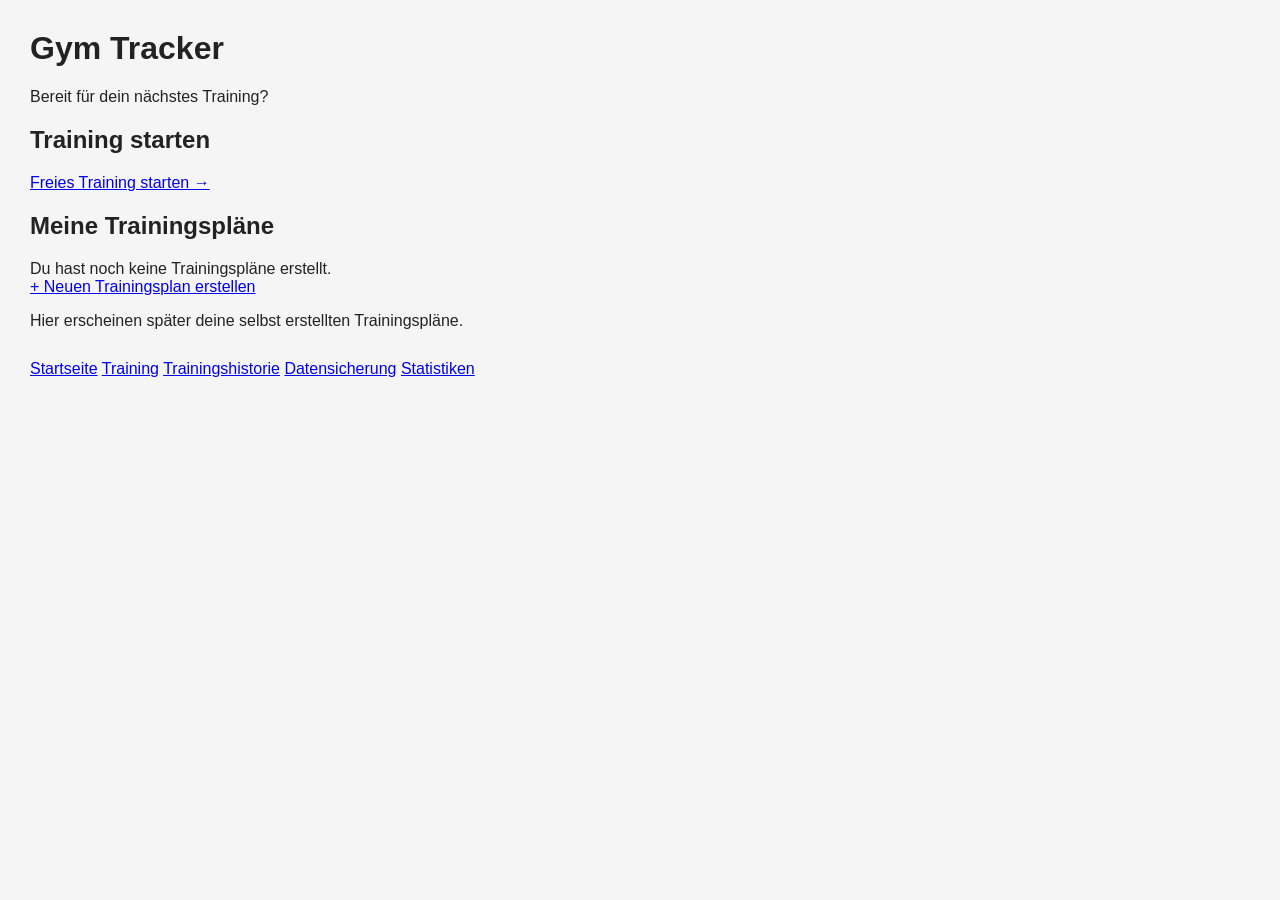
==== index.html @ e6b53d6e "Add files via upload" ====
<!DOCTYPE html>
<html lang="de">
<head>
    <meta charset="UTF-8">
    <meta name="viewport" content="width=device-width, initial-scale=1.0">

    <title>Gym Tracker – Startseite</title>

    <!-- Gemeinsames Design unserer App -->
    <link rel="stylesheet" href="style.css">
    
    <!-- Speicherfunktionen -->
    <script src="storage.js" defer></script>

    <!-- Funktionen unserer Startseite -->
    <script src="home.js" defer></script>

</head>

<body>

    <!-- Kopfbereich -->
    <header>
        <h1>Gym Tracker</h1>
        <p>Bereit für dein nächstes Training?</p>
    </header>

    <main>

        <!-- Freies Training starten -->
        <section>
            <h2>Training starten</h2>

            <!-- Link führt zur Trainingsseite -->
            <a href="training.html">
                Freies Training starten →
            </a>
        </section>

        <!-- Platz für zukünftige Trainingspläne -->
        <section>
            <h2>Meine Trainingspläne</h2>
                        
            <!-- Hier zeigt JavaScript die gespeicherten Pläne an -->
            <div id="saved-plans"></div>

            <!-- Öffnet die Seite zur Erstellung eines Trainingsplans -->
            <a href="plan-create.html">
                + Neuen Trainingsplan erstellen
            </a>


            <p>
                Hier erscheinen später deine selbst
                erstellten Trainingspläne.
            </p>
        </section>

        
        <!-- Navigation zwischen den Seiten -->
        <nav>
            <a href="index.html">Startseite</a>
            <a href="training.html">Training</a>
            <a href="history.html">Trainingshistorie</a>
            <!-- Öffnet die Seite zur Datensicherung -->
            <a href="backup.html">Datensicherung</a>
            <!-- Öffnet die Auswertung deiner Trainingsdaten -->
            <a href="statistics.html">Statistiken</a>

        </nav>


    </main>

</body>
</html>
---- style.css ----
/* ==========================================
   ALLGEMEINES DESIGN
   ========================================== */

body {
    font-family: Arial, sans-serif;
    background-color: #f5f5f5;
    color: #222;
    margin: 30px;
}

/* Hauptbereich der Anwendung */
main {
    max-width: 650px;
}


/* ==========================================
   ÜBUNGEN UND SÄTZE
   ========================================== */

/* Rahmen für einzelne Übungen */
.exercise {
    background-color: white;
    border: 1px solid #ddd;
    border-radius: 8px;
    padding: 20px;
    margin-bottom: 20px;
}

/* Abstand zwischen den Sätzen */
.set {
    margin-bottom: 15px;
}


/* ==========================================
   EINGABEFELDER UND BUTTONS
   ========================================== */

input {
    padding: 8px;
    margin: 5px;
    border: 1px solid #ccc;
    border-radius: 5px;
}

button {
    padding: 10px 15px;
    background-color: #222;
    color: white;
    border: none;
    border-radius: 5px;
    cursor: pointer;
}

/* Button verändert sich beim Darüberfahren */
button:hover {
    background-color: #444;
}


/* ==========================================
   TRAININGSHISTORIE
   ========================================== */

/* Einzelne gespeicherte Trainingseinheit */
.history-workout {
    background-color: white;
    border: 1px solid #ddd;
    border-radius: 8px;
    padding: 15px;
    margin-bottom: 15px;
}

/* Anklickbare Überschrift des Trainings */
.history-workout summary {
    cursor: pointer;
    font-weight: bold;
    padding: 5px;
}

/* Abstand der angezeigten Sätze */
.history-workout p {
    margin: 8px 0;
}

/* Übungsüberschriften */
.history-workout h4 {
    margin-top: 20px;
    margin-bottom: 10px;
}

/* Navigation am Seitenende */
nav {
    margin-top: 30px;
}


/* ==========================================
   LETZTE TRAININGSWERTE
   ========================================== */

.last-workout-info {
    background-color: #f5f5f5;
    border-radius: 6px;
    padding: 12px;
    margin: 15px 0;
}

.last-workout-info h4 {
    margin-top: 0;
}

.last-workout-info p {
    margin: 6px 0;
}


/* ==========================================
   ENTFERNEN-BUTTONS
   ========================================== */

/* Rote Buttons zum Entfernen */
.remove-set,
.remove-exercise {
    background-color: #dc3545;
    font-size: 12px;
    padding: 7px 10px;
    margin: 5px 0 10px;
}

/* Button beim Darüberfahren */
.remove-set:hover,
.remove-exercise:hover {
    background-color: #b02a37;
}


/* ==========================================
   TRAININGSPLAN ERSTELLEN
   ========================================== */

/* Abstand zwischen den Übungen */
.plan-exercise {
    background-color: white;
    border: 1px solid #ddd;
    border-radius: 8px;
    padding: 15px;
    margin-bottom: 12px;
}

/* Entfernen-Button */
.remove-plan-exercise {
    background-color: #dc3545;
}

.remove-plan-exercise:hover {
    background-color: #b02a37;
}


/* ==========================================
   TRAININGSPLÄNE AUF DER STARTSEITE
   ========================================== */

/* Einzelne Trainingsplan-Karte */
.plan-card {
    background-color: white;
    border: 1px solid #ddd;
    border-radius: 8px;
    padding: 15px;
    margin: 12px 0;
}

/* Name des Trainingsplans */
.plan-card h3 {
    margin-top: 0;
}

/* Anzahl der Übungen */
.plan-card p {
    color: #666;
    margin-bottom: 0;
}


/* ==========================================
   ANKLICKBARE TRAININGSPLÄNE
   ========================================== */

.plan-card {
    display: block;
    text-decoration: none;
    color: inherit;
    cursor: pointer;
}

/* Visuelles Feedback beim Darüberfahren */
.plan-card:hover {
    background-color: #f0f0f0;
    border-color: #aaa;
}


/* ==========================================
   AKTIONEN FÜR TRAININGSPLÄNE
   ========================================== */

.plan-action {
    display: inline-block;
    padding: 10px 14px;
    margin: 8px 8px 0 0;
    background-color: #222;
    color: white;
    text-decoration: none;
    border-radius: 5px;
    font-size: 14px;
}

.plan-action:hover {
    background-color: #444;
}


/* ==========================================
   TRAININGSPLAN LÖSCHEN
   ========================================== */

/* Roter Löschen-Button */
.delete-plan {
    background-color: #dc3545;
    margin: 8px 0 0;
}

.delete-plan:hover {
    background-color: #b02a37;
}


/* ==========================================
   BACKUP IMPORTIEREN
   ========================================== */

/* Abstand zum oberen Exportbereich */
#import-section {
    margin-top: 35px;
    padding-top: 20px;
    border-top: 1px solid #ddd;
}

/* Abstand für die Dateiauswahl */
#backup-file {
    display: block;
    margin: 15px 0;
}


/* ==========================================
   TRAININGSHISTORIE - LÖSCHEN
   ========================================== */

/* Löschen-Button in einer Trainingseinheit */
.delete-workout {
    background-color: #dc3545;
    margin-top: 15px;
}

.delete-workout:hover {
    background-color: #b02a37;
}


/* ==========================================
   EINZELNE ÜBUNGEN AUS HISTORIE ENTFERNEN
   ========================================== */

.delete-exercise-history {
    background-color: #dc3545;
    font-size: 12px;
    padding: 7px 10px;
    margin: 5px 0 15px;
}

.delete-exercise-history:hover {
    background-color: #b02a37;
}


/* ==========================================
   GESPEICHERTE SÄTZE BEARBEITEN
   ========================================== */

/* Einzelner Satz in der Trainingshistorie */
.history-set {
    margin: 10px 0;
}

/* Kleiner Bearbeiten-Button */
.edit-set {
    margin-left: 12px;
    padding: 5px 10px;
    font-size: 12px;
}

/* Formular zum Bearbeiten eines Satzes */
.set-edit-form {
    display: flex;
    flex-wrap: wrap;
    gap: 8px;
    margin: 10px 0;
}

/* Eingabefelder für Gewicht und Wiederholungen */
.set-edit-form input {
    width: 90px;
    box-sizing: border-box;
}


/* ==========================================
   TRAININGSSTATISTIKEN
   ========================================== */

/* Abstand zwischen den Bereichen */
#statistics-section {
    margin-top: 30px;
}

/* Reiter nebeneinander anzeigen */
.stat-tabs {
    display: flex;
    flex-wrap: wrap;
    gap: 8px;
    margin: 20px 0;
}

/* Standarddesign der Reiter */
.stat-tab {
    background-color: #e5e5e5;
    color: #222;
}

/* Aktuell ausgewählter Reiter */
.stat-tab.active {
    background-color: #2563eb;
    color: white;
}

/* Bereich für das Diagramm */
#chart-container {
    background-color: white;
    border: 1px solid #ddd;
    border-radius: 8px;
    padding: 15px;
    margin-top: 20px;
}

/* Diagramm an die Bildschirmbreite anpassen */
#chart-container svg {
    display: block;
    width: 100%;
    height: auto;
}

/* Übungsauswahl */
#exercise-select {
    padding: 10px;
    border: 1px solid #ccc;
    border-radius: 5px;
}
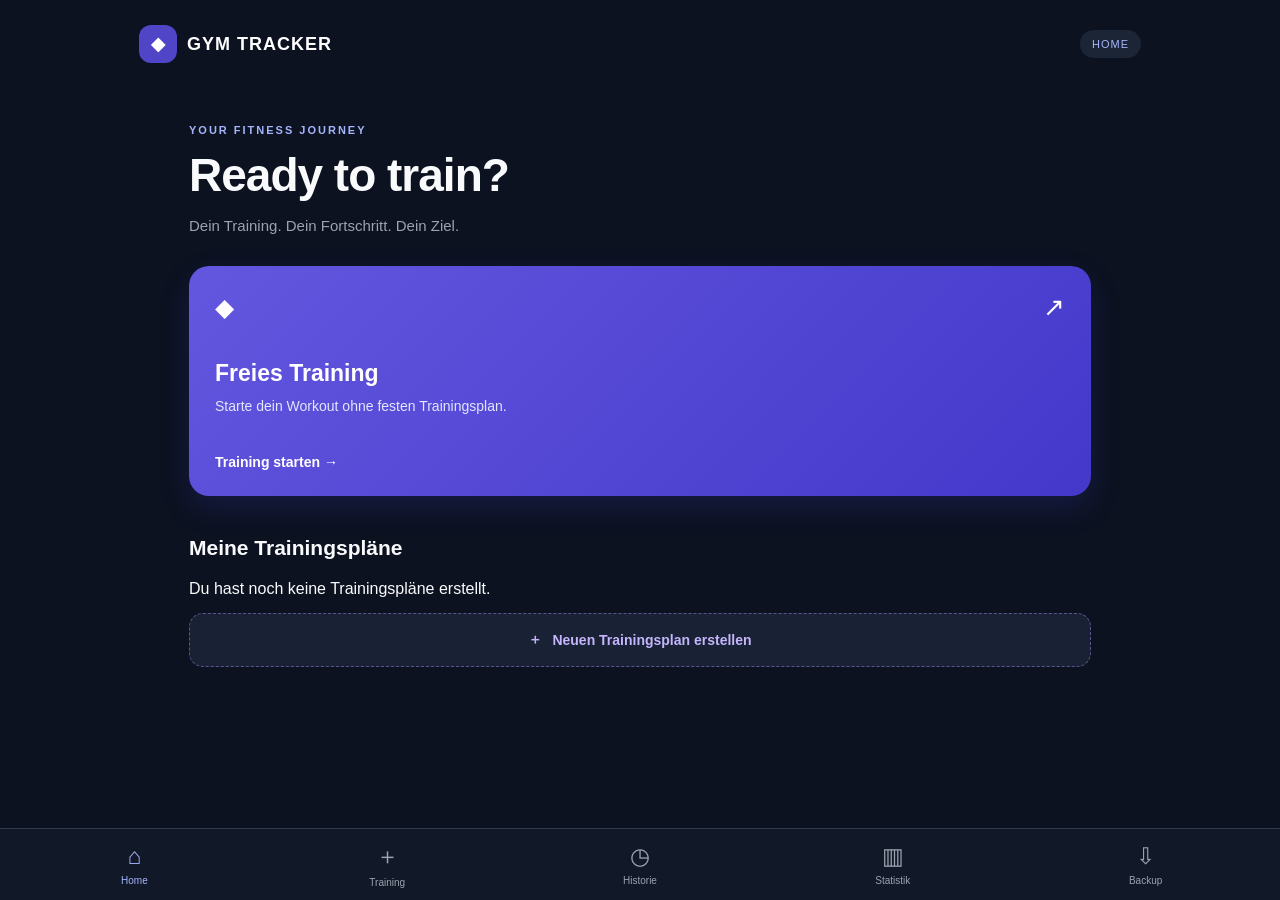
==== commit 4ea2024f: "Add files via upload" ====
--- a/index.html
+++ b/index.html
@@ -1,77 +1,124 @@
 
 <!DOCTYPE html>
 <html lang="de">
+
 <head>
     <meta charset="UTF-8">
-    <meta name="viewport" content="width=device-width, initial-scale=1.0">
+    <meta name="viewport"
+          content="width=device-width, initial-scale=1.0">
 
-    <title>Gym Tracker – Startseite</title>
+    <title>Gym Tracker – Home</title>
 
-    <!-- Gemeinsames Design unserer App -->
+    <!-- Gemeinsames Stylesheet -->
     <link rel="stylesheet" href="style.css">
-    
-    <!-- Speicherfunktionen -->
+
+    <!-- Bestehende JavaScript-Funktionen beibehalten -->
     <script src="storage.js" defer></script>
-
-    <!-- Funktionen unserer Startseite -->
     <script src="home.js" defer></script>
-
 </head>
 
-<body>
+<!-- home-page aktiviert das Design nur auf der Startseite -->
+<body class="home-page">
 
-    <!-- Kopfbereich -->
-    <header>
-        <h1>Gym Tracker</h1>
-        <p>Bereit für dein nächstes Training?</p>
+    <header class="home-header">
+
+        <a href="index.html" class="home-logo">
+            <span class="logo-icon">◆</span>
+            GYM TRACKER
+        </a>
+
+        <span class="home-label">HOME</span>
+
     </header>
 
-    <main>
+    <main class="home-main">
 
-        <!-- Freies Training starten -->
-        <section>
-            <h2>Training starten</h2>
+        <!-- Begrüßung -->
+        <section class="home-welcome">
+            <p class="home-eyebrow">YOUR FITNESS JOURNEY</p>
 
-            <!-- Link führt zur Trainingsseite -->
-            <a href="training.html">
-                Freies Training starten →
-            </a>
-        </section>
-
-        <!-- Platz für zukünftige Trainingspläne -->
-        <section>
-            <h2>Meine Trainingspläne</h2>
-                        
-            <!-- Hier zeigt JavaScript die gespeicherten Pläne an -->
-            <div id="saved-plans"></div>
-
-            <!-- Öffnet die Seite zur Erstellung eines Trainingsplans -->
-            <a href="plan-create.html">
-                + Neuen Trainingsplan erstellen
-            </a>
-
+            <h1>Ready to train?</h1>
 
             <p>
-                Hier erscheinen später deine selbst
-                erstellten Trainingspläne.
+                Dein Training. Dein Fortschritt. Dein Ziel.
             </p>
         </section>
 
-        
-        <!-- Navigation zwischen den Seiten -->
-        <nav>
-            <a href="index.html">Startseite</a>
-            <a href="training.html">Training</a>
-            <a href="history.html">Trainingshistorie</a>
-            <!-- Öffnet die Seite zur Datensicherung -->
-            <a href="backup.html">Datensicherung</a>
-            <!-- Öffnet die Auswertung deiner Trainingsdaten -->
-            <a href="statistics.html">Statistiken</a>
+        <!-- Freies Training starten -->
+        <section class="home-start">
 
-        </nav>
+            <a href="training.html" class="free-workout-card">
 
+                <div class="workout-card-top">
+                    <span class="workout-icon">◆</span>
+                    <span class="workout-arrow">↗</span>
+                </div>
+
+                <div>
+                    <h2>Freies Training</h2>
+                    <p>
+                        Starte dein Workout ohne festen
+                        Trainingsplan.
+                    </p>
+                </div>
+
+                <span class="start-link">
+                    Training starten →
+                </span>
+
+            </a>
+
+        </section>
+
+        <!-- Gespeicherte Trainingspläne -->
+        <section class="home-plans">
+
+            <div class="section-heading">
+                <h2>Meine Trainingspläne</h2>
+            </div>
+
+            <!-- Wichtig: Diese ID benötigt home.js -->
+            <!-- Trainingspläne werden automatisch eingefügt -->
+            <div id="saved-plans"></div>
+
+            <a href="plan-create.html" class="create-plan-link">
+                <span>＋</span>
+                Neuen Trainingsplan erstellen
+            </a>
+
+        </section>
 
     </main>
 
+    <!-- Navigation -->
+    <nav class="home-navigation">
+
+        <a href="index.html" class="active">
+            <span class="nav-icon">⌂</span>
+            <span>Home</span>
+        </a>
+
+        <a href="training.html">
+            <span class="nav-icon">＋</span>
+            <span>Training</span>
+        </a>
+
+        <a href="history.html">
+            <span class="nav-icon">◷</span>
+            <span>Historie</span>
+        </a>
+
+        <a href="statistics.html">
+            <span class="nav-icon">▥</span>
+            <span>Statistik</span>
+        </a>
+
+        <a href="backup.html">
+            <span class="nav-icon">⇩</span>
+            <span>Backup</span>
+        </a>
+
+    </nav>
+
 </body>
 </html>
--- a/style.css
+++ b/style.css
@@ -370,3 +370,356 @@
     border: 1px solid #ccc;
     border-radius: 5px;
 }
+
+
+/* ==========================================
+   NEUES STARTSEITEN-DESIGN
+   ========================================== */
+
+/* Nur die Startseite erhält den Dark Mode */
+body.home-page {
+    margin: 0;
+    min-height: 100vh;
+    background: #0c1220;
+    color: #f9fafb;
+    font-family: Arial, sans-serif;
+}
+
+/* Alle Elemente berücksichtigen ihre Innenabstände */
+.home-page * {
+    box-sizing: border-box;
+}
+
+/* ==========================================
+   HEADER
+   ========================================== */
+
+.home-header {
+    max-width: 1050px;
+    margin: auto;
+    padding: 25px 24px;
+
+    display: flex;
+    justify-content: space-between;
+    align-items: center;
+}
+
+.home-logo {
+    display: flex;
+    align-items: center;
+    gap: 10px;
+
+    color: white;
+    text-decoration: none;
+    font-size: 18px;
+    font-weight: bold;
+    letter-spacing: 1px;
+}
+
+.logo-icon {
+    display: grid;
+    place-items: center;
+
+    width: 38px;
+    height: 38px;
+
+    background: #5044c7;
+    border-radius: 12px;
+    color: white;
+}
+
+.home-label {
+    background: #1c2536;
+    color: #a5b4fc;
+    padding: 8px 12px;
+    border-radius: 20px;
+    font-size: 11px;
+    letter-spacing: 1px;
+}
+
+/* ==========================================
+   HAUPTBEREICH
+   ========================================== */
+
+.home-main {
+    max-width: 950px;
+    margin: 0 auto;
+    padding: 25px 24px 110px;
+}
+
+.home-welcome {
+    margin-bottom: 32px;
+}
+
+.home-eyebrow {
+    font-size: 11px;
+    font-weight: bold;
+    letter-spacing: 2px;
+    color: #a5b4fc;
+}
+
+.home-welcome h1 {
+    font-size: clamp(30px, 6vw, 46px);
+    margin: 12px 0;
+    letter-spacing: -1px;
+}
+
+.home-welcome > p:last-child {
+    color: #9ca3af;
+    font-size: 15px;
+}
+
+/* ==========================================
+   FREIES TRAINING
+   ========================================== */
+
+.free-workout-card {
+    display: flex;
+    flex-direction: column;
+    justify-content: space-between;
+    gap: 25px;
+
+    min-height: 230px;
+    padding: 26px;
+
+    background: linear-gradient(
+        135deg,
+        #6357df,
+        #4338ca
+    );
+
+    color: white;
+    text-decoration: none;
+    border-radius: 20px;
+
+    box-shadow: 0 12px 30px rgba(67, 56, 202, 0.2);
+    transition: transform 0.2s;
+}
+
+.free-workout-card:hover {
+    transform: translateY(-3px);
+}
+
+.workout-card-top {
+    display: flex;
+    justify-content: space-between;
+    align-items: center;
+}
+
+.workout-icon {
+    font-size: 25px;
+}
+
+.workout-arrow {
+    font-size: 26px;
+}
+
+.free-workout-card h2 {
+    margin: 0 0 8px;
+    font-size: 23px;
+}
+
+.free-workout-card p {
+    margin: 0;
+    color: #e0e7ff;
+    font-size: 14px;
+    line-height: 1.6;
+}
+
+.start-link {
+    font-weight: bold;
+    font-size: 14px;
+}
+
+/* ==========================================
+   MEINE TRAININGSPLÄNE
+   ========================================== */
+
+.home-plans {
+    margin-top: 40px;
+}
+
+.section-heading h2 {
+    font-size: 21px;
+    margin-bottom: 20px;
+}
+
+/* Gespeicherte Pläne als Grid darstellen */
+.home-page #saved-plans {
+    display: grid;
+    grid-template-columns: repeat(2, minmax(0, 1fr));
+    gap: 14px;
+}
+
+/* Bestehende, von home.js erstellte Karten */
+.home-page .plan-card {
+    background: #1c2536;
+    border: 1px solid #323c50;
+    border-radius: 16px;
+
+    padding: 20px;
+    margin: 0;
+
+    color: white;
+    cursor: default;
+
+    transition: background 0.2s, border-color 0.2s;
+}
+
+.home-page .plan-card:hover {
+    background: #252f43;
+    border-color: #7065e8;
+}
+
+.home-page .plan-card h3 {
+    font-size: 18px;
+    margin: 0 0 10px;
+}
+
+.home-page .plan-card p {
+    color: #9ca3af;
+    font-size: 13px;
+}
+
+/* Buttons für Plan starten und bearbeiten */
+.home-page .plan-action {
+    display: inline-block;
+    background: #393365;
+    color: #ddd6fe;
+
+    padding: 10px 12px;
+    margin: 12px 6px 0 0;
+
+    border-radius: 8px;
+    font-size: 12px;
+    font-weight: bold;
+}
+
+.home-page .plan-action:hover {
+    background: #5044c7;
+    color: white;
+}
+
+/* Bestehender Löschen-Button */
+.home-page .delete-plan {
+    display: inline-block;
+    background: #492935;
+    color: #fda4af;
+
+    padding: 10px 12px;
+    margin: 10px 0 0;
+
+    border-radius: 8px;
+    font-size: 12px;
+}
+
+.home-page .delete-plan:hover {
+    background: #7f1d1d;
+    color: white;
+}
+
+/* Neuen Trainingsplan erstellen */
+.create-plan-link {
+    display: flex;
+    justify-content: center;
+    align-items: center;
+    gap: 10px;
+
+    padding: 17px;
+    margin-top: 15px;
+
+    color: #c4b5fd;
+    background: #192234;
+    border: 1px dashed #5b5491;
+    border-radius: 14px;
+
+    text-decoration: none;
+    font-weight: bold;
+    font-size: 14px;
+}
+
+.create-plan-link:hover {
+    background: #252e46;
+}
+
+/* ==========================================
+   NAVIGATION
+   ========================================== */
+
+.home-page .home-navigation {
+    position: fixed;
+    bottom: 0;
+    left: 0;
+    right: 0;
+
+    display: flex;
+    justify-content: space-around;
+
+    margin: 0;
+    padding: 12px 8px;
+    padding-bottom: max(12px, env(safe-area-inset-bottom));
+
+    background: #111827;
+    border-top: 1px solid #30394b;
+
+    z-index: 100;
+}
+
+.home-navigation a {
+    display: flex;
+    flex-direction: column;
+    align-items: center;
+    justify-content: center;
+    gap: 5px;
+
+    flex: 1;
+
+    color: #9ca3af;
+    text-decoration: none;
+    font-size: 10px;
+}
+
+.home-navigation a.active {
+    color: #a5b4fc;
+}
+
+.nav-icon {
+    font-size: 23px;
+}
+
+/* ==========================================
+   SMARTPHONE-OPTIMIERUNG
+   ========================================== */
+
+@media (max-width: 600px) {
+
+    .home-header {
+        padding: 18px 18px;
+    }
+
+    .home-main {
+        padding: 18px 18px 110px;
+    }
+
+    .home-welcome {
+        margin-bottom: 25px;
+    }
+
+    .free-workout-card {
+        min-height: 210px;
+        padding: 22px;
+    }
+
+    /* Auf kleinen Displays Karten untereinander */
+    .home-page #saved-plans {
+        grid-template-columns: 1fr;
+    }
+
+    .home-page .plan-card {
+        padding: 18px;
+    }
+
+    .home-navigation a {
+        font-size: 10px;
+    }
+}
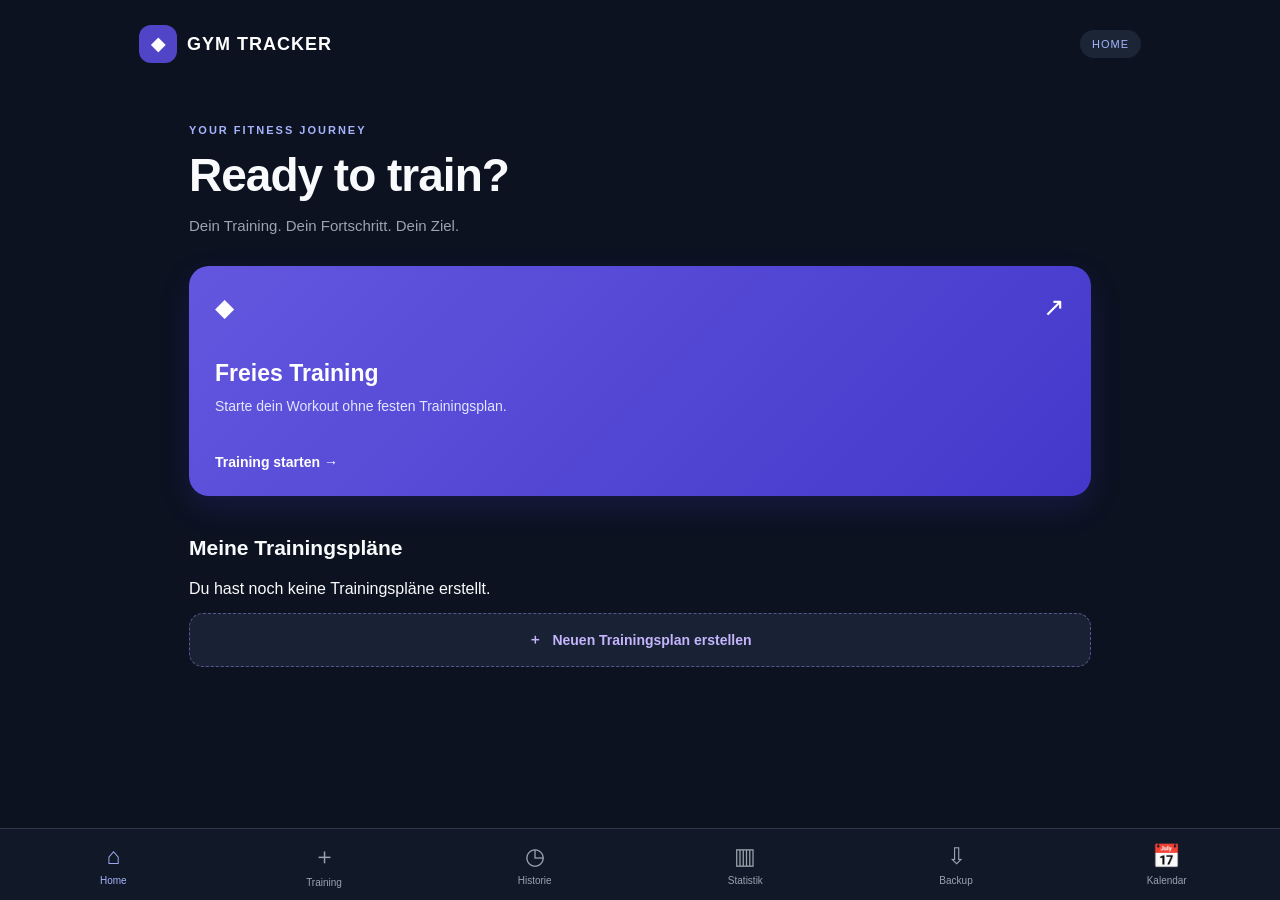
==== commit fb5dc35c: "Gym-Tracker aktualisiert - Kalender und Trainingsfunktion" ====
--- a/index.html
+++ b/index.html
@@ -1,124 +1,128 @@
-
-<!DOCTYPE html>
-<html lang="de">
-
-<head>
-    <meta charset="UTF-8">
-    <meta name="viewport"
-          content="width=device-width, initial-scale=1.0">
-
-    <title>Gym Tracker – Home</title>
-
-    <!-- Gemeinsames Stylesheet -->
-    <link rel="stylesheet" href="style.css">
-
-    <!-- Bestehende JavaScript-Funktionen beibehalten -->
-    <script src="storage.js" defer></script>
-    <script src="home.js" defer></script>
-</head>
-
-<!-- home-page aktiviert das Design nur auf der Startseite -->
-<body class="home-page">
-
-    <header class="home-header">
-
-        <a href="index.html" class="home-logo">
-            <span class="logo-icon">◆</span>
-            GYM TRACKER
-        </a>
-
-        <span class="home-label">HOME</span>
-
-    </header>
-
-    <main class="home-main">
-
-        <!-- Begrüßung -->
-        <section class="home-welcome">
-            <p class="home-eyebrow">YOUR FITNESS JOURNEY</p>
-
-            <h1>Ready to train?</h1>
-
-            <p>
-                Dein Training. Dein Fortschritt. Dein Ziel.
-            </p>
-        </section>
-
-        <!-- Freies Training starten -->
-        <section class="home-start">
-
-            <a href="training.html" class="free-workout-card">
-
-                <div class="workout-card-top">
-                    <span class="workout-icon">◆</span>
-                    <span class="workout-arrow">↗</span>
-                </div>
-
-                <div>
-                    <h2>Freies Training</h2>
-                    <p>
-                        Starte dein Workout ohne festen
-                        Trainingsplan.
-                    </p>
-                </div>
-
-                <span class="start-link">
-                    Training starten →
-                </span>
-
-            </a>
-
-        </section>
-
-        <!-- Gespeicherte Trainingspläne -->
-        <section class="home-plans">
-
-            <div class="section-heading">
-                <h2>Meine Trainingspläne</h2>
-            </div>
-
-            <!-- Wichtig: Diese ID benötigt home.js -->
-            <!-- Trainingspläne werden automatisch eingefügt -->
-            <div id="saved-plans"></div>
-
-            <a href="plan-create.html" class="create-plan-link">
-                <span>＋</span>
-                Neuen Trainingsplan erstellen
-            </a>
-
-        </section>
-
-    </main>
-
-    <!-- Navigation -->
-    <nav class="home-navigation">
-
-        <a href="index.html" class="active">
-            <span class="nav-icon">⌂</span>
-            <span>Home</span>
-        </a>
-
-        <a href="training.html">
-            <span class="nav-icon">＋</span>
-            <span>Training</span>
-        </a>
-
-        <a href="history.html">
-            <span class="nav-icon">◷</span>
-            <span>Historie</span>
-        </a>
-
-        <a href="statistics.html">
-            <span class="nav-icon">▥</span>
-            <span>Statistik</span>
-        </a>
-
-        <a href="backup.html">
-            <span class="nav-icon">⇩</span>
-            <span>Backup</span>
-        </a>
-
-    </nav>
-
-</body>
-</html>
+
+<!DOCTYPE html>
+<html lang="de">
+
+<head>
+    <meta charset="UTF-8">
+    <meta name="viewport"
+          content="width=device-width, initial-scale=1.0">
+
+    <title>Gym Tracker – Home</title>
+
+    <!-- Gemeinsames Stylesheet -->
+    <link rel="stylesheet" href="style.css">
+
+    <!-- Bestehende JavaScript-Funktionen beibehalten -->
+    <script src="storage.js" defer></script>
+    <script src="home.js" defer></script>
+</head>
+
+<!-- home-page aktiviert das Design nur auf der Startseite -->
+<body class="home-page">
+
+    <header class="home-header">
+
+        <a href="index.html" class="home-logo">
+            <span class="logo-icon">◆</span>
+            GYM TRACKER
+        </a>
+
+        <span class="home-label">HOME</span>
+
+    </header>
+
+    <main class="home-main">
+
+        <!-- Begrüßung -->
+        <section class="home-welcome">
+            <p class="home-eyebrow">YOUR FITNESS JOURNEY</p>
+
+            <h1>Ready to train?</h1>
+
+            <p>
+                Dein Training. Dein Fortschritt. Dein Ziel.
+            </p>
+        </section>
+
+        <!-- Freies Training starten -->
+        <section class="home-start">
+
+            <a href="training.html" class="free-workout-card">
+
+                <div class="workout-card-top">
+                    <span class="workout-icon">◆</span>
+                    <span class="workout-arrow">↗</span>
+                </div>
+
+                <div>
+                    <h2>Freies Training</h2>
+                    <p>
+                        Starte dein Workout ohne festen
+                        Trainingsplan.
+                    </p>
+                </div>
+
+                <span class="start-link">
+                    Training starten →
+                </span>
+
+            </a>
+
+        </section>
+
+        <!-- Gespeicherte Trainingspläne -->
+        <section class="home-plans">
+
+            <div class="section-heading">
+                <h2>Meine Trainingspläne</h2>
+            </div>
+
+            <!-- Wichtig: Diese ID benötigt home.js -->
+            <!-- Trainingspläne werden automatisch eingefügt -->
+            <div id="saved-plans"></div>
+
+            <a href="plan-create.html" class="create-plan-link">
+                <span>＋</span>
+                Neuen Trainingsplan erstellen
+            </a>
+
+        </section>
+
+    </main>
+
+    <!-- Navigation -->
+    <nav class="home-navigation">
+
+        <a href="index.html" class="active">
+            <span class="nav-icon">⌂</span>
+            <span>Home</span>
+        </a>
+
+        <a href="training.html">
+            <span class="nav-icon">＋</span>
+            <span>Training</span>
+        </a>
+
+        <a href="history.html">
+            <span class="nav-icon">◷</span>
+            <span>Historie</span>
+        </a>
+
+        <a href="statistics.html">
+            <span class="nav-icon">▥</span>
+            <span>Statistik</span>
+        </a>
+
+        <a href="backup.html">
+            <span class="nav-icon">⇩</span>
+            <span>Backup</span>
+        </a>              
+        <!-- Trainingskalender öffnen -->
+        <a href="calendar.html">
+            <span class="nav-icon">📅</span>
+            <span>Kalendar</span>
+        </a>
+    </nav>
+
+</body>
+</html>
--- a/style.css
+++ b/style.css
@@ -1,725 +1,1535 @@
-
-/* ==========================================
-   ALLGEMEINES DESIGN
-   ========================================== */
-
-body {
-    font-family: Arial, sans-serif;
-    background-color: #f5f5f5;
-    color: #222;
-    margin: 30px;
-}
-
-/* Hauptbereich der Anwendung */
-main {
-    max-width: 650px;
-}
-
-
-/* ==========================================
-   ÜBUNGEN UND SÄTZE
-   ========================================== */
-
-/* Rahmen für einzelne Übungen */
-.exercise {
-    background-color: white;
-    border: 1px solid #ddd;
-    border-radius: 8px;
-    padding: 20px;
-    margin-bottom: 20px;
-}
-
-/* Abstand zwischen den Sätzen */
-.set {
-    margin-bottom: 15px;
-}
-
-
-/* ==========================================
-   EINGABEFELDER UND BUTTONS
-   ========================================== */
-
-input {
-    padding: 8px;
-    margin: 5px;
-    border: 1px solid #ccc;
-    border-radius: 5px;
-}
-
-button {
-    padding: 10px 15px;
-    background-color: #222;
-    color: white;
-    border: none;
-    border-radius: 5px;
-    cursor: pointer;
-}
-
-/* Button verändert sich beim Darüberfahren */
-button:hover {
-    background-color: #444;
-}
-
-
-/* ==========================================
-   TRAININGSHISTORIE
-   ========================================== */
-
-/* Einzelne gespeicherte Trainingseinheit */
-.history-workout {
-    background-color: white;
-    border: 1px solid #ddd;
-    border-radius: 8px;
-    padding: 15px;
-    margin-bottom: 15px;
-}
-
-/* Anklickbare Überschrift des Trainings */
-.history-workout summary {
-    cursor: pointer;
-    font-weight: bold;
-    padding: 5px;
-}
-
-/* Abstand der angezeigten Sätze */
-.history-workout p {
-    margin: 8px 0;
-}
-
-/* Übungsüberschriften */
-.history-workout h4 {
-    margin-top: 20px;
-    margin-bottom: 10px;
-}
-
-/* Navigation am Seitenende */
-nav {
-    margin-top: 30px;
-}
-
-
-/* ==========================================
-   LETZTE TRAININGSWERTE
-   ========================================== */
-
-.last-workout-info {
-    background-color: #f5f5f5;
-    border-radius: 6px;
-    padding: 12px;
-    margin: 15px 0;
-}
-
-.last-workout-info h4 {
-    margin-top: 0;
-}
-
-.last-workout-info p {
-    margin: 6px 0;
-}
-
-
-/* ==========================================
-   ENTFERNEN-BUTTONS
-   ========================================== */
-
-/* Rote Buttons zum Entfernen */
-.remove-set,
-.remove-exercise {
-    background-color: #dc3545;
-    font-size: 12px;
-    padding: 7px 10px;
-    margin: 5px 0 10px;
-}
-
-/* Button beim Darüberfahren */
-.remove-set:hover,
-.remove-exercise:hover {
-    background-color: #b02a37;
-}
-
-
-/* ==========================================
-   TRAININGSPLAN ERSTELLEN
-   ========================================== */
-
-/* Abstand zwischen den Übungen */
-.plan-exercise {
-    background-color: white;
-    border: 1px solid #ddd;
-    border-radius: 8px;
-    padding: 15px;
-    margin-bottom: 12px;
-}
-
-/* Entfernen-Button */
-.remove-plan-exercise {
-    background-color: #dc3545;
-}
-
-.remove-plan-exercise:hover {
-    background-color: #b02a37;
-}
-
-
-/* ==========================================
-   TRAININGSPLÄNE AUF DER STARTSEITE
-   ========================================== */
-
-/* Einzelne Trainingsplan-Karte */
-.plan-card {
-    background-color: white;
-    border: 1px solid #ddd;
-    border-radius: 8px;
-    padding: 15px;
-    margin: 12px 0;
-}
-
-/* Name des Trainingsplans */
-.plan-card h3 {
-    margin-top: 0;
-}
-
-/* Anzahl der Übungen */
-.plan-card p {
-    color: #666;
-    margin-bottom: 0;
-}
-
-
-/* ==========================================
-   ANKLICKBARE TRAININGSPLÄNE
-   ========================================== */
-
-.plan-card {
-    display: block;
-    text-decoration: none;
-    color: inherit;
-    cursor: pointer;
-}
-
-/* Visuelles Feedback beim Darüberfahren */
-.plan-card:hover {
-    background-color: #f0f0f0;
-    border-color: #aaa;
-}
-
-
-/* ==========================================
-   AKTIONEN FÜR TRAININGSPLÄNE
-   ========================================== */
-
-.plan-action {
-    display: inline-block;
-    padding: 10px 14px;
-    margin: 8px 8px 0 0;
-    background-color: #222;
-    color: white;
-    text-decoration: none;
-    border-radius: 5px;
-    font-size: 14px;
-}
-
-.plan-action:hover {
-    background-color: #444;
-}
-
-
-/* ==========================================
-   TRAININGSPLAN LÖSCHEN
-   ========================================== */
-
-/* Roter Löschen-Button */
-.delete-plan {
-    background-color: #dc3545;
-    margin: 8px 0 0;
-}
-
-.delete-plan:hover {
-    background-color: #b02a37;
-}
-
-
-/* ==========================================
-   BACKUP IMPORTIEREN
-   ========================================== */
-
-/* Abstand zum oberen Exportbereich */
-#import-section {
-    margin-top: 35px;
-    padding-top: 20px;
-    border-top: 1px solid #ddd;
-}
-
-/* Abstand für die Dateiauswahl */
-#backup-file {
-    display: block;
-    margin: 15px 0;
-}
-
-
-/* ==========================================
-   TRAININGSHISTORIE - LÖSCHEN
-   ========================================== */
-
-/* Löschen-Button in einer Trainingseinheit */
-.delete-workout {
-    background-color: #dc3545;
-    margin-top: 15px;
-}
-
-.delete-workout:hover {
-    background-color: #b02a37;
-}
-
-
-/* ==========================================
-   EINZELNE ÜBUNGEN AUS HISTORIE ENTFERNEN
-   ========================================== */
-
-.delete-exercise-history {
-    background-color: #dc3545;
-    font-size: 12px;
-    padding: 7px 10px;
-    margin: 5px 0 15px;
-}
-
-.delete-exercise-history:hover {
-    background-color: #b02a37;
-}
-
-
-/* ==========================================
-   GESPEICHERTE SÄTZE BEARBEITEN
-   ========================================== */
-
-/* Einzelner Satz in der Trainingshistorie */
-.history-set {
-    margin: 10px 0;
-}
-
-/* Kleiner Bearbeiten-Button */
-.edit-set {
-    margin-left: 12px;
-    padding: 5px 10px;
-    font-size: 12px;
-}
-
-/* Formular zum Bearbeiten eines Satzes */
-.set-edit-form {
-    display: flex;
-    flex-wrap: wrap;
-    gap: 8px;
-    margin: 10px 0;
-}
-
-/* Eingabefelder für Gewicht und Wiederholungen */
-.set-edit-form input {
-    width: 90px;
-    box-sizing: border-box;
-}
-
-
-/* ==========================================
-   TRAININGSSTATISTIKEN
-   ========================================== */
-
-/* Abstand zwischen den Bereichen */
-#statistics-section {
-    margin-top: 30px;
-}
-
-/* Reiter nebeneinander anzeigen */
-.stat-tabs {
-    display: flex;
-    flex-wrap: wrap;
-    gap: 8px;
-    margin: 20px 0;
-}
-
-/* Standarddesign der Reiter */
-.stat-tab {
-    background-color: #e5e5e5;
-    color: #222;
-}
-
-/* Aktuell ausgewählter Reiter */
-.stat-tab.active {
-    background-color: #2563eb;
-    color: white;
-}
-
-/* Bereich für das Diagramm */
-#chart-container {
-    background-color: white;
-    border: 1px solid #ddd;
-    border-radius: 8px;
-    padding: 15px;
-    margin-top: 20px;
-}
-
-/* Diagramm an die Bildschirmbreite anpassen */
-#chart-container svg {
-    display: block;
-    width: 100%;
-    height: auto;
-}
-
-/* Übungsauswahl */
-#exercise-select {
-    padding: 10px;
-    border: 1px solid #ccc;
-    border-radius: 5px;
-}
-
-
-/* ==========================================
-   NEUES STARTSEITEN-DESIGN
-   ========================================== */
-
-/* Nur die Startseite erhält den Dark Mode */
-body.home-page {
-    margin: 0;
-    min-height: 100vh;
-    background: #0c1220;
-    color: #f9fafb;
-    font-family: Arial, sans-serif;
-}
-
-/* Alle Elemente berücksichtigen ihre Innenabstände */
-.home-page * {
-    box-sizing: border-box;
-}
-
-/* ==========================================
-   HEADER
-   ========================================== */
-
-.home-header {
-    max-width: 1050px;
-    margin: auto;
-    padding: 25px 24px;
-
-    display: flex;
-    justify-content: space-between;
-    align-items: center;
-}
-
-.home-logo {
-    display: flex;
-    align-items: center;
-    gap: 10px;
-
-    color: white;
-    text-decoration: none;
-    font-size: 18px;
-    font-weight: bold;
-    letter-spacing: 1px;
-}
-
-.logo-icon {
-    display: grid;
-    place-items: center;
-
-    width: 38px;
-    height: 38px;
-
-    background: #5044c7;
-    border-radius: 12px;
-    color: white;
-}
-
-.home-label {
-    background: #1c2536;
-    color: #a5b4fc;
-    padding: 8px 12px;
-    border-radius: 20px;
-    font-size: 11px;
-    letter-spacing: 1px;
-}
-
-/* ==========================================
-   HAUPTBEREICH
-   ========================================== */
-
-.home-main {
-    max-width: 950px;
-    margin: 0 auto;
-    padding: 25px 24px 110px;
-}
-
-.home-welcome {
-    margin-bottom: 32px;
-}
-
-.home-eyebrow {
-    font-size: 11px;
-    font-weight: bold;
-    letter-spacing: 2px;
-    color: #a5b4fc;
-}
-
-.home-welcome h1 {
-    font-size: clamp(30px, 6vw, 46px);
-    margin: 12px 0;
-    letter-spacing: -1px;
-}
-
-.home-welcome > p:last-child {
-    color: #9ca3af;
-    font-size: 15px;
-}
-
-/* ==========================================
-   FREIES TRAINING
-   ========================================== */
-
-.free-workout-card {
-    display: flex;
-    flex-direction: column;
-    justify-content: space-between;
-    gap: 25px;
-
-    min-height: 230px;
-    padding: 26px;
-
-    background: linear-gradient(
-        135deg,
-        #6357df,
-        #4338ca
-    );
-
-    color: white;
-    text-decoration: none;
-    border-radius: 20px;
-
-    box-shadow: 0 12px 30px rgba(67, 56, 202, 0.2);
-    transition: transform 0.2s;
-}
-
-.free-workout-card:hover {
-    transform: translateY(-3px);
-}
-
-.workout-card-top {
-    display: flex;
-    justify-content: space-between;
-    align-items: center;
-}
-
-.workout-icon {
-    font-size: 25px;
-}
-
-.workout-arrow {
-    font-size: 26px;
-}
-
-.free-workout-card h2 {
-    margin: 0 0 8px;
-    font-size: 23px;
-}
-
-.free-workout-card p {
-    margin: 0;
-    color: #e0e7ff;
-    font-size: 14px;
-    line-height: 1.6;
-}
-
-.start-link {
-    font-weight: bold;
-    font-size: 14px;
-}
-
-/* ==========================================
-   MEINE TRAININGSPLÄNE
-   ========================================== */
-
-.home-plans {
-    margin-top: 40px;
-}
-
-.section-heading h2 {
-    font-size: 21px;
-    margin-bottom: 20px;
-}
-
-/* Gespeicherte Pläne als Grid darstellen */
-.home-page #saved-plans {
-    display: grid;
-    grid-template-columns: repeat(2, minmax(0, 1fr));
-    gap: 14px;
-}
-
-/* Bestehende, von home.js erstellte Karten */
-.home-page .plan-card {
-    background: #1c2536;
-    border: 1px solid #323c50;
-    border-radius: 16px;
-
-    padding: 20px;
-    margin: 0;
-
-    color: white;
-    cursor: default;
-
-    transition: background 0.2s, border-color 0.2s;
-}
-
-.home-page .plan-card:hover {
-    background: #252f43;
-    border-color: #7065e8;
-}
-
-.home-page .plan-card h3 {
-    font-size: 18px;
-    margin: 0 0 10px;
-}
-
-.home-page .plan-card p {
-    color: #9ca3af;
-    font-size: 13px;
-}
-
-/* Buttons für Plan starten und bearbeiten */
-.home-page .plan-action {
-    display: inline-block;
-    background: #393365;
-    color: #ddd6fe;
-
-    padding: 10px 12px;
-    margin: 12px 6px 0 0;
-
-    border-radius: 8px;
-    font-size: 12px;
-    font-weight: bold;
-}
-
-.home-page .plan-action:hover {
-    background: #5044c7;
-    color: white;
-}
-
-/* Bestehender Löschen-Button */
-.home-page .delete-plan {
-    display: inline-block;
-    background: #492935;
-    color: #fda4af;
-
-    padding: 10px 12px;
-    margin: 10px 0 0;
-
-    border-radius: 8px;
-    font-size: 12px;
-}
-
-.home-page .delete-plan:hover {
-    background: #7f1d1d;
-    color: white;
-}
-
-/* Neuen Trainingsplan erstellen */
-.create-plan-link {
-    display: flex;
-    justify-content: center;
-    align-items: center;
-    gap: 10px;
-
-    padding: 17px;
-    margin-top: 15px;
-
-    color: #c4b5fd;
-    background: #192234;
-    border: 1px dashed #5b5491;
-    border-radius: 14px;
-
-    text-decoration: none;
-    font-weight: bold;
-    font-size: 14px;
-}
-
-.create-plan-link:hover {
-    background: #252e46;
-}
-
-/* ==========================================
-   NAVIGATION
-   ========================================== */
-
-.home-page .home-navigation {
-    position: fixed;
-    bottom: 0;
-    left: 0;
-    right: 0;
-
-    display: flex;
-    justify-content: space-around;
-
-    margin: 0;
-    padding: 12px 8px;
-    padding-bottom: max(12px, env(safe-area-inset-bottom));
-
-    background: #111827;
-    border-top: 1px solid #30394b;
-
-    z-index: 100;
-}
-
-.home-navigation a {
-    display: flex;
-    flex-direction: column;
-    align-items: center;
-    justify-content: center;
-    gap: 5px;
-
-    flex: 1;
-
-    color: #9ca3af;
-    text-decoration: none;
-    font-size: 10px;
-}
-
-.home-navigation a.active {
-    color: #a5b4fc;
-}
-
-.nav-icon {
-    font-size: 23px;
-}
-
-/* ==========================================
-   SMARTPHONE-OPTIMIERUNG
-   ========================================== */
-
-@media (max-width: 600px) {
-
-    .home-header {
-        padding: 18px 18px;
-    }
-
-    .home-main {
-        padding: 18px 18px 110px;
-    }
-
-    .home-welcome {
-        margin-bottom: 25px;
-    }
-
-    .free-workout-card {
-        min-height: 210px;
-        padding: 22px;
-    }
-
-    /* Auf kleinen Displays Karten untereinander */
-    .home-page #saved-plans {
-        grid-template-columns: 1fr;
-    }
-
-    .home-page .plan-card {
-        padding: 18px;
-    }
-
-    .home-navigation a {
-        font-size: 10px;
-    }
-}
+
+/* ==========================================
+   ALLGEMEINES DESIGN
+   ========================================== */
+
+body {
+    font-family: Arial, sans-serif;
+    background-color: #f5f5f5;
+    color: #222;
+    margin: 30px;
+}
+
+/* Hauptbereich der Anwendung */
+main {
+    max-width: 650px;
+}
+
+
+/* ==========================================
+   ÜBUNGEN UND SÄTZE
+   ========================================== */
+
+/* Rahmen für einzelne Übungen */
+.exercise {
+    background-color: white;
+    border: 1px solid #ddd;
+    border-radius: 8px;
+    padding: 20px;
+    margin-bottom: 20px;
+}
+
+/* Abstand zwischen den Sätzen */
+.set {
+    margin-bottom: 15px;
+}
+
+
+/* ==========================================
+   EINGABEFELDER UND BUTTONS
+   ========================================== */
+
+input {
+    padding: 8px;
+    margin: 5px;
+    border: 1px solid #ccc;
+    border-radius: 5px;
+}
+
+button {
+    padding: 10px 15px;
+    background-color: #222;
+    color: white;
+    border: none;
+    border-radius: 5px;
+    cursor: pointer;
+}
+
+/* Button verändert sich beim Darüberfahren */
+button:hover {
+    background-color: #444;
+}
+
+
+/* ==========================================
+   TRAININGSHISTORIE
+   ========================================== */
+
+/* Einzelne gespeicherte Trainingseinheit */
+.history-workout {
+    background-color: white;
+    border: 1px solid #ddd;
+    border-radius: 8px;
+    padding: 15px;
+    margin-bottom: 15px;
+}
+
+/* Anklickbare Überschrift des Trainings */
+.history-workout summary {
+    cursor: pointer;
+    font-weight: bold;
+    padding: 5px;
+}
+
+/* Abstand der angezeigten Sätze */
+.history-workout p {
+    margin: 8px 0;
+}
+
+/* Übungsüberschriften */
+.history-workout h4 {
+    margin-top: 20px;
+    margin-bottom: 10px;
+}
+
+/* Navigation am Seitenende */
+nav {
+    margin-top: 30px;
+}
+
+
+/* ==========================================
+   LETZTE TRAININGSWERTE
+   ========================================== */
+
+.last-workout-info {
+    background-color: #f5f5f5;
+    border-radius: 6px;
+    padding: 12px;
+    margin: 15px 0;
+}
+
+.last-workout-info h4 {
+    margin-top: 0;
+}
+
+.last-workout-info p {
+    margin: 6px 0;
+}
+
+
+/* ==========================================
+   ENTFERNEN-BUTTONS
+   ========================================== */
+
+/* Rote Buttons zum Entfernen */
+.remove-set,
+.remove-exercise {
+    background-color: #dc3545;
+    font-size: 12px;
+    padding: 7px 10px;
+    margin: 5px 0 10px;
+}
+
+/* Button beim Darüberfahren */
+.remove-set:hover,
+.remove-exercise:hover {
+    background-color: #b02a37;
+}
+
+
+/* ==========================================
+   TRAININGSPLAN ERSTELLEN
+   ========================================== */
+
+/* Abstand zwischen den Übungen */
+.plan-exercise {
+    background-color: white;
+    border: 1px solid #ddd;
+    border-radius: 8px;
+    padding: 15px;
+    margin-bottom: 12px;
+}
+
+/* Entfernen-Button */
+.remove-plan-exercise {
+    background-color: #dc3545;
+}
+
+.remove-plan-exercise:hover {
+    background-color: #b02a37;
+}
+
+
+/* ==========================================
+   TRAININGSPLÄNE AUF DER STARTSEITE
+   ========================================== */
+
+/* Einzelne Trainingsplan-Karte */
+.plan-card {
+    background-color: white;
+    border: 1px solid #ddd;
+    border-radius: 8px;
+    padding: 15px;
+    margin: 12px 0;
+}
+
+/* Name des Trainingsplans */
+.plan-card h3 {
+    margin-top: 0;
+}
+
+/* Anzahl der Übungen */
+.plan-card p {
+    color: #666;
+    margin-bottom: 0;
+}
+
+
+/* ==========================================
+   ANKLICKBARE TRAININGSPLÄNE
+   ========================================== */
+
+.plan-card {
+    display: block;
+    text-decoration: none;
+    color: inherit;
+    cursor: pointer;
+}
+
+/* Visuelles Feedback beim Darüberfahren */
+.plan-card:hover {
+    background-color: #f0f0f0;
+    border-color: #aaa;
+}
+
+
+/* ==========================================
+   AKTIONEN FÜR TRAININGSPLÄNE
+   ========================================== */
+
+.plan-action {
+    display: inline-block;
+    padding: 10px 14px;
+    margin: 8px 8px 0 0;
+    background-color: #222;
+    color: white;
+    text-decoration: none;
+    border-radius: 5px;
+    font-size: 14px;
+}
+
+.plan-action:hover {
+    background-color: #444;
+}
+
+
+/* ==========================================
+   TRAININGSPLAN LÖSCHEN
+   ========================================== */
+
+/* Roter Löschen-Button */
+.delete-plan {
+    background-color: #dc3545;
+    margin: 8px 0 0;
+}
+
+.delete-plan:hover {
+    background-color: #b02a37;
+}
+
+
+/* ==========================================
+   BACKUP IMPORTIEREN
+   ========================================== */
+
+/* Abstand zum oberen Exportbereich */
+#import-section {
+    margin-top: 35px;
+    padding-top: 20px;
+    border-top: 1px solid #ddd;
+}
+
+/* Abstand für die Dateiauswahl */
+#backup-file {
+    display: block;
+    margin: 15px 0;
+}
+
+
+/* ==========================================
+   TRAININGSHISTORIE - LÖSCHEN
+   ========================================== */
+
+/* Löschen-Button in einer Trainingseinheit */
+.delete-workout {
+    background-color: #dc3545;
+    margin-top: 15px;
+}
+
+.delete-workout:hover {
+    background-color: #b02a37;
+}
+
+
+/* ==========================================
+   EINZELNE ÜBUNGEN AUS HISTORIE ENTFERNEN
+   ========================================== */
+
+.delete-exercise-history {
+    background-color: #dc3545;
+    font-size: 12px;
+    padding: 7px 10px;
+    margin: 5px 0 15px;
+}
+
+.delete-exercise-history:hover {
+    background-color: #b02a37;
+}
+
+
+/* ==========================================
+   GESPEICHERTE SÄTZE BEARBEITEN
+   ========================================== */
+
+/* Einzelner Satz in der Trainingshistorie */
+.history-set {
+    margin: 10px 0;
+}
+
+/* Kleiner Bearbeiten-Button */
+.edit-set {
+    margin-left: 12px;
+    padding: 5px 10px;
+    font-size: 12px;
+}
+
+/* Formular zum Bearbeiten eines Satzes */
+.set-edit-form {
+    display: flex;
+    flex-wrap: wrap;
+    gap: 8px;
+    margin: 10px 0;
+}
+
+/* Eingabefelder für Gewicht und Wiederholungen */
+.set-edit-form input {
+    width: 90px;
+    box-sizing: border-box;
+}
+
+
+/* ==========================================
+   TRAININGSSTATISTIKEN
+   ========================================== */
+
+/* Abstand zwischen den Bereichen */
+#statistics-section {
+    margin-top: 30px;
+}
+
+/* Reiter nebeneinander anzeigen */
+.stat-tabs {
+    display: flex;
+    flex-wrap: wrap;
+    gap: 8px;
+    margin: 20px 0;
+}
+
+/* Standarddesign der Reiter */
+.stat-tab {
+    background-color: #e5e5e5;
+    color: #222;
+}
+
+/* Aktuell ausgewählter Reiter */
+.stat-tab.active {
+    background-color: #2563eb;
+    color: white;
+}
+
+/* Bereich für das Diagramm */
+#chart-container {
+    background-color: white;
+    border: 1px solid #ddd;
+    border-radius: 8px;
+    padding: 15px;
+    margin-top: 20px;
+}
+
+/* Diagramm an die Bildschirmbreite anpassen */
+#chart-container svg {
+    display: block;
+    width: 100%;
+    height: auto;
+}
+
+/* Übungsauswahl */
+#exercise-select {
+    padding: 10px;
+    border: 1px solid #ccc;
+    border-radius: 5px;
+}
+
+
+/* ==========================================
+   NEUES STARTSEITEN-DESIGN
+   ========================================== */
+
+/* Nur die Startseite erhält den Dark Mode */
+body.home-page {
+    margin: 0;
+    min-height: 100vh;
+    background: #0c1220;
+    color: #f9fafb;
+    font-family: Arial, sans-serif;
+}
+
+/* Alle Elemente berücksichtigen ihre Innenabstände */
+.home-page * {
+    box-sizing: border-box;
+}
+
+/* ==========================================
+   HEADER
+   ========================================== */
+
+.home-header {
+    max-width: 1050px;
+    margin: auto;
+    padding: 25px 24px;
+
+    display: flex;
+    justify-content: space-between;
+    align-items: center;
+}
+
+.home-logo {
+    display: flex;
+    align-items: center;
+    gap: 10px;
+
+    color: white;
+    text-decoration: none;
+    font-size: 18px;
+    font-weight: bold;
+    letter-spacing: 1px;
+}
+
+.logo-icon {
+    display: grid;
+    place-items: center;
+
+    width: 38px;
+    height: 38px;
+
+    background: #5044c7;
+    border-radius: 12px;
+    color: white;
+}
+
+.home-label {
+    background: #1c2536;
+    color: #a5b4fc;
+    padding: 8px 12px;
+    border-radius: 20px;
+    font-size: 11px;
+    letter-spacing: 1px;
+}
+
+/* ==========================================
+   HAUPTBEREICH
+   ========================================== */
+
+.home-main {
+    max-width: 950px;
+    margin: 0 auto;
+    padding: 25px 24px 110px;
+}
+
+.home-welcome {
+    margin-bottom: 32px;
+}
+
+.home-eyebrow {
+    font-size: 11px;
+    font-weight: bold;
+    letter-spacing: 2px;
+    color: #a5b4fc;
+}
+
+.home-welcome h1 {
+    font-size: clamp(30px, 6vw, 46px);
+    margin: 12px 0;
+    letter-spacing: -1px;
+}
+
+.home-welcome > p:last-child {
+    color: #9ca3af;
+    font-size: 15px;
+}
+
+/* ==========================================
+   FREIES TRAINING
+   ========================================== */
+
+.free-workout-card {
+    display: flex;
+    flex-direction: column;
+    justify-content: space-between;
+    gap: 25px;
+
+    min-height: 230px;
+    padding: 26px;
+
+    background: linear-gradient(
+        135deg,
+        #6357df,
+        #4338ca
+    );
+
+    color: white;
+    text-decoration: none;
+    border-radius: 20px;
+
+    box-shadow: 0 12px 30px rgba(67, 56, 202, 0.2);
+    transition: transform 0.2s;
+}
+
+.free-workout-card:hover {
+    transform: translateY(-3px);
+}
+
+.workout-card-top {
+    display: flex;
+    justify-content: space-between;
+    align-items: center;
+}
+
+.workout-icon {
+    font-size: 25px;
+}
+
+.workout-arrow {
+    font-size: 26px;
+}
+
+.free-workout-card h2 {
+    margin: 0 0 8px;
+    font-size: 23px;
+}
+
+.free-workout-card p {
+    margin: 0;
+    color: #e0e7ff;
+    font-size: 14px;
+    line-height: 1.6;
+}
+
+.start-link {
+    font-weight: bold;
+    font-size: 14px;
+}
+
+/* ==========================================
+   MEINE TRAININGSPLÄNE
+   ========================================== */
+
+.home-plans {
+    margin-top: 40px;
+}
+
+.section-heading h2 {
+    font-size: 21px;
+    margin-bottom: 20px;
+}
+
+/* Gespeicherte Pläne als Grid darstellen */
+.home-page #saved-plans {
+    display: grid;
+    grid-template-columns: repeat(2, minmax(0, 1fr));
+    gap: 14px;
+}
+
+/* Bestehende, von home.js erstellte Karten */
+.home-page .plan-card {
+    background: #1c2536;
+    border: 1px solid #323c50;
+    border-radius: 16px;
+
+    padding: 20px;
+    margin: 0;
+
+    color: white;
+    cursor: default;
+
+    transition: background 0.2s, border-color 0.2s;
+}
+
+.home-page .plan-card:hover {
+    background: #252f43;
+    border-color: #7065e8;
+}
+
+.home-page .plan-card h3 {
+    font-size: 18px;
+    margin: 0 0 10px;
+}
+
+.home-page .plan-card p {
+    color: #9ca3af;
+    font-size: 13px;
+}
+
+/* Buttons für Plan starten und bearbeiten */
+.home-page .plan-action {
+    display: inline-block;
+    background: #393365;
+    color: #ddd6fe;
+
+    padding: 10px 12px;
+    margin: 12px 6px 0 0;
+
+    border-radius: 8px;
+    font-size: 12px;
+    font-weight: bold;
+}
+
+.home-page .plan-action:hover {
+    background: #5044c7;
+    color: white;
+}
+
+/* Bestehender Löschen-Button */
+.home-page .delete-plan {
+    display: inline-block;
+    background: #492935;
+    color: #fda4af;
+
+    padding: 10px 12px;
+    margin: 10px 0 0;
+
+    border-radius: 8px;
+    font-size: 12px;
+}
+
+.home-page .delete-plan:hover {
+    background: #7f1d1d;
+    color: white;
+}
+
+/* Neuen Trainingsplan erstellen */
+.create-plan-link {
+    display: flex;
+    justify-content: center;
+    align-items: center;
+    gap: 10px;
+
+    padding: 17px;
+    margin-top: 15px;
+
+    color: #c4b5fd;
+    background: #192234;
+    border: 1px dashed #5b5491;
+    border-radius: 14px;
+
+    text-decoration: none;
+    font-weight: bold;
+    font-size: 14px;
+}
+
+.create-plan-link:hover {
+    background: #252e46;
+}
+
+/* ==========================================
+   NAVIGATION
+   ========================================== */
+
+.home-page .home-navigation {
+    position: fixed;
+    bottom: 0;
+    left: 0;
+    right: 0;
+
+    display: flex;
+    justify-content: space-around;
+
+    margin: 0;
+    padding: 12px 8px;
+    padding-bottom: max(12px, env(safe-area-inset-bottom));
+
+    background: #111827;
+    border-top: 1px solid #30394b;
+
+    z-index: 100;
+}
+
+.home-navigation a {
+    display: flex;
+    flex-direction: column;
+    align-items: center;
+    justify-content: center;
+    gap: 5px;
+
+    flex: 1;
+
+    color: #9ca3af;
+    text-decoration: none;
+    font-size: 10px;
+}
+
+.home-navigation a.active {
+    color: #a5b4fc;
+}
+
+.nav-icon {
+    font-size: 23px;
+}
+
+/* ==========================================
+   SMARTPHONE-OPTIMIERUNG
+   ========================================== */
+
+@media (max-width: 600px) {
+
+    .home-header {
+        padding: 18px 18px;
+    }
+
+    .home-main {
+        padding: 18px 18px 110px;
+    }
+
+    .home-welcome {
+        margin-bottom: 25px;
+    }
+
+    .free-workout-card {
+        min-height: 210px;
+        padding: 22px;
+    }
+
+    /* Auf kleinen Displays Karten untereinander */
+    .home-page #saved-plans {
+        grid-template-columns: 1fr;
+    }
+
+    .home-page .plan-card {
+        padding: 18px;
+    }
+
+    .home-navigation a {
+        font-size: 10px;
+    }
+}
+
+/* ==========================================
+   SCHRITT 17 – TRAININGSSEITE DARK MODE
+   ========================================== */
+
+/* Grunddesign nur für training.html */
+body.training-page {
+    margin: 0;
+    min-height: 100vh;
+    background: #0c1220;
+    color: #f9fafb;
+    font-family: Arial, sans-serif;
+}
+
+/* Verhindert unerwartete Überbreiten */
+.training-page * {
+    box-sizing: border-box;
+}
+
+/* ==========================================
+   KOPFBEREICH
+   ========================================== */
+
+.training-header {
+    max-width: 900px;
+    margin: auto;
+    padding: 22px 20px;
+
+    display: flex;
+    justify-content: space-between;
+    align-items: center;
+
+    border-bottom: 1px solid #293244;
+}
+
+.training-back {
+    color: #a5b4fc;
+    text-decoration: none;
+    font-size: 14px;
+    font-weight: bold;
+}
+
+.training-header-title {
+    font-size: 13px;
+    font-weight: bold;
+    letter-spacing: 1px;
+    color: #e5e7eb;
+}
+
+/* ==========================================
+   HAUPTBEREICH
+   ========================================== */
+
+.training-main {
+    width: 100%;
+    max-width: 750px;
+    margin: 0 auto;
+    padding: 24px 18px 55px;
+}
+
+.training-intro {
+    margin-bottom: 30px;
+}
+
+.training-eyebrow {
+    color: #a5b4fc;
+    font-size: 11px;
+    letter-spacing: 2px;
+    font-weight: bold;
+}
+
+.training-intro h1 {
+    margin: 12px 0;
+    font-size: clamp(28px, 6vw, 42px);
+}
+
+.training-intro > p:last-child {
+    color: #9ca3af;
+    font-size: 14px;
+    line-height: 1.6;
+}
+
+/* ==========================================
+   ÜBUNGSKARTEN
+   ========================================== */
+
+.training-page .exercise {
+    background: #1c2536;
+    border: 1px solid #323c50;
+    border-radius: 18px;
+
+    padding: 20px;
+    margin-bottom: 20px;
+}
+
+.training-page .exercise h3 {
+    margin-top: 0;
+    color: #ffffff;
+}
+
+/* Allgemeine Eingabefelder im Training */
+.training-page input {
+    max-width: 100%;
+    background: #101827;
+    color: #ffffff;
+
+    border: 1px solid #465168;
+    border-radius: 10px;
+
+    padding: 12px;
+    margin: 6px 0;
+
+    font-size: 16px;
+}
+
+/* Hervorhebung beim Bearbeiten */
+.training-page input:focus {
+    outline: 2px solid #818cf8;
+    border-color: #818cf8;
+}
+
+/* ==========================================
+   EINZELNE SÄTZE
+   ========================================== */
+
+.training-page .set {
+    background: #141e2e;
+    border: 1px solid #303b50;
+    border-radius: 12px;
+
+    padding: 14px;
+    margin-bottom: 12px;
+}
+
+/* Überschriften und Beschriftungen */
+.training-page label {
+    color: #e5e7eb;
+    font-size: 13px;
+}
+
+/* Gewicht und Wiederholungen */
+.training-page .set input {
+    width: 110px;
+    max-width: 100%;
+}
+
+/* ==========================================
+   LETZTE TRAININGSWERTE
+   ========================================== */
+
+.training-page .last-workout-info {
+    background: #111827;
+    color: #cbd5e1;
+
+    border: 1px solid #374151;
+    border-radius: 10px;
+
+    padding: 12px;
+    margin: 15px 0;
+}
+
+/* ==========================================
+   BUTTONS
+   ========================================== */
+
+/* Alle Buttons auf der Trainingsseite */
+.training-page button {
+    border: none;
+    border-radius: 10px;
+
+    padding: 12px 16px;
+    font-size: 14px;
+    font-weight: bold;
+
+    cursor: pointer;
+}
+
+/* Übung hinzufügen */
+.training-page #add-exercise {
+    display: block;
+    width: 100%;
+    margin-top: 12px;
+
+    padding: 17px;
+
+    background: #1e293b;
+    color: #c4b5fd;
+    border: 1px dashed #6366f1;
+}
+
+.training-page #add-exercise:hover {
+    background: #303659;
+}
+
+/* Training speichern */
+.training-page #save-workout {
+    display: block;
+    width: 100%;
+
+    padding: 18px;
+    margin-top: 25px;
+
+    background: linear-gradient(
+        135deg,
+        #6357df,
+        #4338ca
+    );
+
+    color: white;
+    font-size: 16px;
+}
+
+.training-page #save-workout:hover {
+    background: #3730a3;
+}
+
+/* Löschen-Buttons bleiben rot */
+.training-page .remove-set,
+.training-page .remove-exercise {
+    background: #7f1d1d;
+    color: #fecaca;
+
+    font-size: 12px;
+    padding: 10px 12px;
+}
+
+.training-page .remove-set:hover,
+.training-page .remove-exercise:hover {
+    background: #991b1b;
+}
+
+/* ==========================================
+   STATUSMELDUNGEN
+   ========================================== */
+
+.training-page #save-status {
+    font-weight: bold;
+    margin-top: 18px;
+}
+
+.training-page #draft-status {
+    color: #86efac;
+    font-size: 13px;
+    margin-top: 12px;
+}
+
+.training-page #saved-count {
+    color: #94a3b8;
+    font-size: 12px;
+}
+
+/* ==========================================
+   SMARTPHONE-OPTIMIERUNG
+   ========================================== */
+
+@media (max-width: 600px) {
+
+    .training-header {
+        padding: 18px 16px;
+    }
+
+    .training-main {
+        padding: 20px 14px 45px;
+    }
+
+    .training-page .exercise {
+        padding: 16px;
+    }
+
+    .training-page .set {
+        padding: 12px;
+    }
+
+    /* Eingabefelder bleiben gut bedienbar */
+    .training-page .set input {
+        width: 100%;
+        max-width: 100%;
+    }
+
+    /* Buttons zur besseren Bedienbarkeit */
+    .training-page .exercise button {
+        min-height: 42px;
+    }
+
+    .training-page #save-workout {
+        min-height: 55px;
+    }
+}
+
+/* ==========================================
+   SCHRITT 17.2 – MOBILE SATZ-EINGABE
+   ========================================== */
+
+/* Satznummer und Entfernen-Button */
+.training-page .set-header {
+    display: flex;
+    justify-content: space-between;
+    align-items: center;
+    gap: 12px;
+    margin-bottom: 14px;
+}
+
+/* Satznummer hervorheben */
+.training-page .set-header h4 {
+    margin: 0;
+    font-size: 15px;
+    color: #f9fafb;
+}
+
+/* Entfernen-Button kompakt halten */
+.training-page .set-header .remove-set {
+    margin: 0;
+    padding: 9px 12px;
+    font-size: 12px;
+}
+
+/* Gewicht und Wiederholungen nebeneinander */
+.training-page .set-inputs {
+    display: grid;
+    grid-template-columns: repeat(2, minmax(0, 1fr));
+    gap: 12px;
+}
+
+/* Einzelner Eingabebereich */
+.training-page .set-field {
+    min-width: 0;
+    display: flex;
+    flex-direction: column;
+    gap: 6px;
+}
+
+/* Beschriftung */
+.training-page .set-field label {
+    font-size: 12px;
+    color: #9ca3af;
+}
+
+/* Eingabefelder nutzen ihre ganze Spaltenbreite */
+.training-page .set-field input {
+    width: 100%;
+    min-width: 0;
+    margin: 0;
+    font-size: 18px;
+    text-align: center;
+}
+
+/* Satz hinzufügen */
+.training-page .add-set {
+    width: 100%;
+    margin-top: 8px;
+    padding: 14px;
+    background: #393365;
+    color: #ddd6fe;
+}
+
+.training-page .add-set:hover {
+    background: #5044c7;
+}
+
+/* Besonders kleine Smartphone-Displays */
+@media (max-width: 360px) {
+
+    .training-page .set-inputs {
+        gap: 8px;
+    }
+
+    .training-page .set-field input {
+        padding: 10px 6px;
+        font-size: 16px;
+    }
+}
+
+
+/* ==========================================
+   SCHRITT 18.1 – TEILNEHMERAUSWAHL
+   ========================================== */
+
+.training-page .training-participants {
+    background: #1c2536;
+    border: 1px solid #323c50;
+    border-radius: 18px;
+    padding: 20px;
+    margin-bottom: 25px;
+}
+
+.training-page .training-participants h2 {
+    margin-top: 0;
+    font-size: 20px;
+}
+
+.training-page .training-participants p {
+    color: #9ca3af;
+    font-size: 14px;
+}
+
+/* Auswahlmöglichkeiten untereinander */
+.training-page .training-mode {
+    display: flex;
+    flex-direction: column;
+    gap: 12px;
+    margin-top: 18px;
+}
+
+.training-page .training-mode label {
+    display: flex;
+    align-items: center;
+    gap: 12px;
+
+    background: #141e2e;
+    border: 1px solid #374151;
+    border-radius: 12px;
+    padding: 14px;
+
+    cursor: pointer;
+}
+
+/* Radio-Buttons */
+.training-page .training-mode input {
+    width: 18px;
+    height: 18px;
+    margin: 0;
+    accent-color: #818cf8;
+}
+
+/* ==========================================
+   SCHRITT 18.2 – FREUNDESNAMEN
+   ========================================== */
+
+/* Versteckte Bereiche wirklich ausblenden */
+.training-page [hidden] {
+    display: none !important;
+}
+
+/* Eingabebereich für Freunde */
+.training-page #friends-section {
+    margin-top: 20px;
+    padding-top: 18px;
+    border-top: 1px solid #374151;
+}
+
+/* Auswahl der Freundesanzahl */
+.training-page #friend-count {
+    display: block;
+    width: 100%;
+    margin: 10px 0 20px;
+    padding: 13px;
+
+    background: #101827;
+    color: white;
+    border: 1px solid #465168;
+    border-radius: 10px;
+    font-size: 16px;
+}
+
+/* Abstand zwischen den Namensfeldern */
+.training-page .friend-field {
+    display: flex;
+    flex-direction: column;
+    gap: 6px;
+    margin-bottom: 14px;
+}
+
+/* Namensfelder */
+.training-page .friend-field input {
+    width: 100%;
+    margin: 0;
+}
+
+/* ==========================================
+   SCHRITT 18.3 – PERSONENAUSWAHL
+   ========================================== */
+
+.training-page .active-person-section {
+    margin: 25px 0 20px;
+}
+
+.training-page .active-person-section h2 {
+    font-size: 18px;
+    margin-bottom: 14px;
+}
+
+/* Teilnehmer nebeneinander darstellen */
+.training-page #person-tabs {
+    display: flex;
+    gap: 10px;
+    overflow-x: auto;
+    padding-bottom: 8px;
+}
+
+/* Einzelner Teilnehmer */
+.training-page .person-tab {
+    flex-shrink: 0;
+    background: #1c2536;
+    color: #9ca3af;
+    border: 1px solid #374151;
+    border-radius: 12px;
+    padding: 12px 20px;
+}
+
+/* Aktuell ausgewählte Person */
+.training-page .person-tab.active {
+    background: #5044c7;
+    color: white;
+    border-color: #818cf8;
+}
+
+/* ==========================================
+   MEHRPERSONEN-TRAINING IN DER HISTORIE
+   ========================================== */
+
+.history-person {
+    background: #f1f5f9;
+    border: 1px solid #cbd5e1;
+    border-radius: 10px;
+    padding: 15px;
+    margin-top: 15px;
+}
+
+.history-person h3 {
+    margin-top: 0;
+    color: #4338ca;
+}
+
+.history-person .history-exercise {
+    padding: 10px 0;
+    border-bottom: 1px solid #cbd5e1;
+}
+
+.history-person .history-exercise:last-child {
+    border-bottom: none;
+}
+
+/* ==========================================
+   STATISTIK – PERSONENAUSWAHL
+   ========================================== */
+
+#statistics-person-section {
+    margin: 25px 0;
+}
+
+#statistics-person-section h2 {
+    margin-bottom: 12px;
+}
+
+#statistics-person {
+    display: block;
+    width: 100%;
+    max-width: 350px;
+
+    margin-top: 10px;
+    padding: 12px;
+
+    background: white;
+    color: #222;
+
+    border: 1px solid #ccc;
+    border-radius: 8px;
+
+    font-size: 16px;
+}
+
+/* ==========================================
+   SCHRITT 18.7.1 – TEILNEHMER BESTÄTIGEN
+   ========================================== */
+
+.training-page #confirm-participants {
+    display: block;
+    width: 100%;
+    margin-top: 20px;
+    padding: 14px;
+
+    background: #5044c7;
+    color: white;
+}
+
+.training-page #confirm-participants:disabled {
+    background: #24513f;
+    color: #bbf7d0;
+    cursor: default;
+}
+
+/* Gesperrte Eingabefelder */
+.training-page .training-participants input:disabled,
+.training-page .training-participants select:disabled {
+    opacity: 0.65;
+    cursor: not-allowed;
+}
+
+.training-page #participants-status {
+    color: #86efac;
+    font-size: 13px;
+    margin-top: 12px;
+}
+
+/* Abgeschlossenes Training */
+.training-page #save-workout:disabled {
+    background: #24513f;
+    color: #bbf7d0;
+    cursor: default;
+    opacity: 0.85;
+}
+
+/* ==========================================
+   TRAININGSKALENDER
+   ========================================== */
+
+.calendar-page {
+    max-width: 900px;
+    margin: 0 auto;
+    padding: 24px;
+}
+
+.calendar-container {
+    margin-top: 30px;
+}
+
+#calendar-days {
+    display: grid;
+    grid-template-columns: repeat(7, minmax(0, 1fr));
+    gap: 8px;
+    margin-top: 20px;
+}
+
+.calendar-day {
+    display: flex;
+    align-items: center;
+    justify-content: center;
+    min-width: 0;
+    aspect-ratio: 1;
+    border-radius: 10px;
+    background: #252525;
+    color: white;
+}
+
+.calendar-day.today {
+    background: #2563eb;
+    font-weight: bold;
+}
+
+@media (max-width: 600px) {
+    .calendar-page {
+        padding: 14px;
+    }
+
+    #calendar-days {
+        gap: 4px;
+    }
+
+    .calendar-day {
+        font-size: 13px;
+    }
+}
+
+/* ==========================================
+   KALENDER – MONAT UND WOCHENTAGE
+   ========================================== */
+
+.calendar-navigation {
+    display: flex;
+    align-items: center;
+    justify-content: space-between;
+    gap: 12px;
+}
+
+.calendar-navigation h2 {
+    margin: 0;
+    text-align: center;
+    text-transform: capitalize;
+}
+
+.calendar-navigation button {
+    background: #252525;
+    color: white;
+    border: 1px solid #444;
+    border-radius: 10px;
+    padding: 10px 16px;
+    cursor: pointer;
+}
+
+.calendar-navigation button:hover {
+    background: #383838;
+}
+
+.calendar-weekdays {
+    display: grid;
+    grid-template-columns: repeat(7, minmax(0, 1fr));
+    gap: 8px;
+    margin-top: 24px;
+    text-align: center;
+    font-weight: bold;
+}
+
+.calendar-weekdays span {
+    min-width: 0;
+}
+
+/* ==========================================
+   TRAININGSTAGE IM KALENDER MARKIEREN
+   ========================================== */
+
+.calendar-day {
+    position: relative;
+}
+
+/* Grüner Punkt für absolvierte Trainings */
+.workout-marker {
+    position: absolute;
+    bottom: 5px;
+    left: 50%;
+    transform: translateX(-50%);
+
+    width: 7px;
+    height: 7px;
+
+    background: #22c55e;
+    border-radius: 50%;
+}
+
+/* Aktueller Tag mit Trainingsmarkierung */
+.calendar-day.today .workout-marker {
+    background: #bbf7d0;
+}
+
+/* ==========================================
+   KALENDER – TRAININGSDETAILS
+   ========================================== */
+
+.calendar-day {
+    border: none;
+    cursor: pointer;
+    font-family: inherit;
+}
+
+.calendar-day:hover {
+    filter: brightness(1.25);
+}
+
+#calendar-details {
+    margin-top: 28px;
+    padding: 20px;
+    background: #252525;
+    color: white;
+    border-radius: 12px;
+}
+
+/* Versteckte Details müssen unsichtbar bleiben */
+#calendar-details[hidden] {
+    display: none;
+}
+
+#calendar-details h3 {
+    margin-top: 0;
+}
+
+.calendar-workout {
+    padding: 15px 0;
+    border-bottom: 1px solid #444;
+}
+
+.calendar-workout:last-child {
+    border-bottom: none;
+}
+
+.calendar-workout h4 {
+    margin-bottom: 10px;
+    color: #86efac;
+}
+
+.calendar-exercise-name {
+    font-weight: bold;
+    margin-top: 14px;
+}
+
+.calendar-workout p {
+    margin-bottom: 6px;
+}
+/* ==========================================
+   AUSGEWÄHLTER KALENDERTAG
+   ========================================== */
+
+.calendar-day.selected {
+    outline: 2px solid #22c55e;
+    outline-offset: -2px;
+}
+
+/* Heute bleibt auch bei Auswahl blau */
+.calendar-day.today.selected {
+    background: #2563eb;
+    outline: 2px solid #22c55e;
+}
+
+/* Button zum Starten eines neuen Trainings */
+
+.training-page #new-workout[hidden] {
+    display: none;
+}
+
+.training-page #new-workout {
+    margin-top: 12px;
+    padding: 12px 20px;
+    border-radius: 10px;
+    background: #2563eb;
+    color: white;
+    border: none;
+    cursor: pointer;
+}
+
+.training-page #new-workout:hover {
+    background: #1d4ed8;
+}
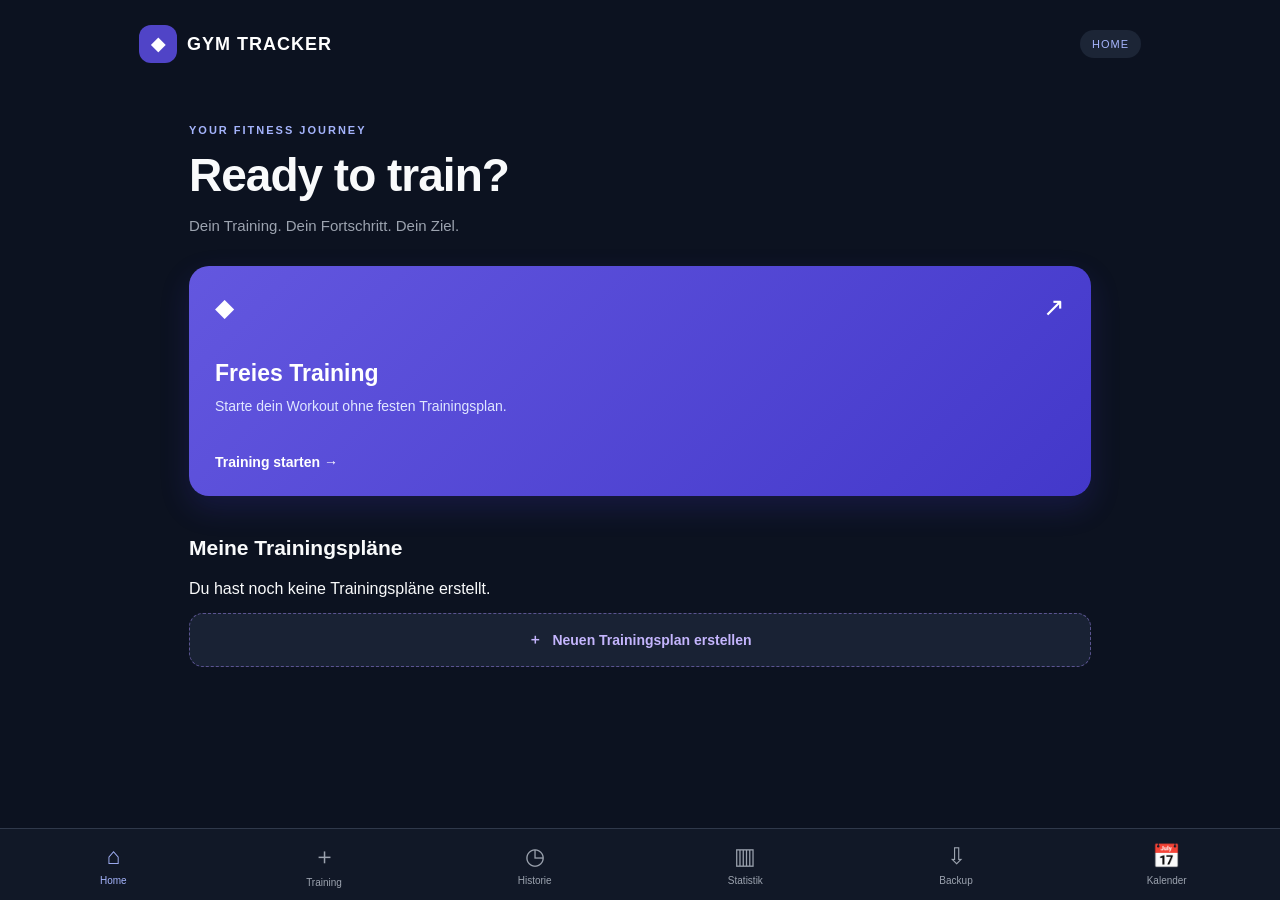
==== commit c0789c92: "Schreibfehler verbessert" ====
--- a/index.html
+++ b/index.html
@@ -120,7 +120,7 @@
         <!-- Trainingskalender öffnen -->
         <a href="calendar.html">
             <span class="nav-icon">📅</span>
-            <span>Kalendar</span>
+            <span>Kalender</span>
         </a>
     </nav>
 
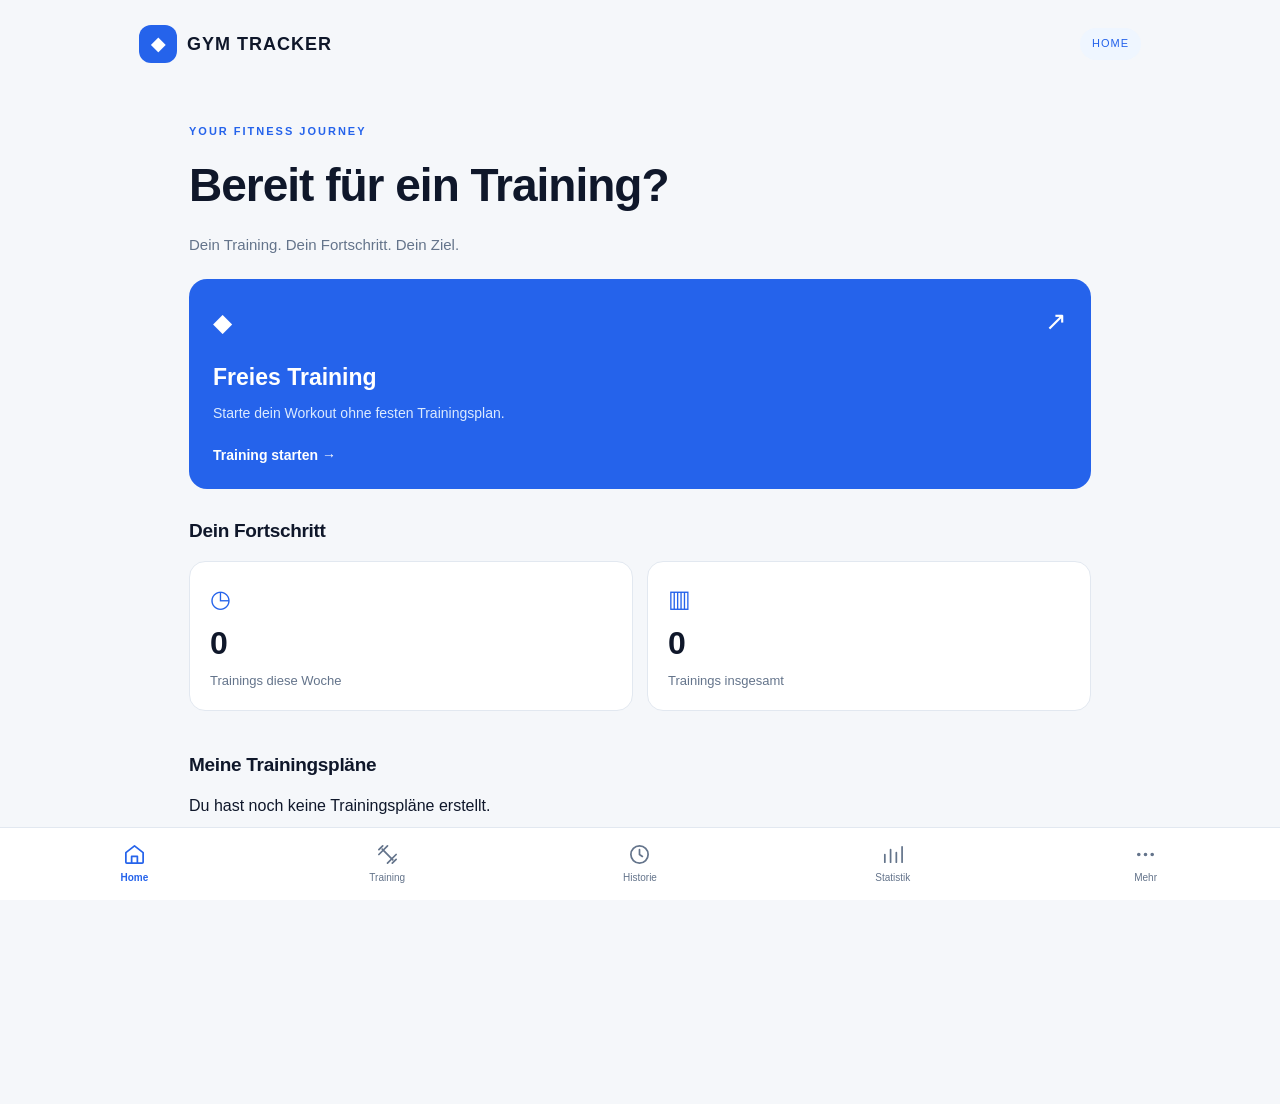
==== commit c096841f: "Complete Gym Tracker redesign and bug fixes" ====
--- a/index.html
+++ b/index.html
@@ -37,13 +37,12 @@
         <section class="home-welcome">
             <p class="home-eyebrow">YOUR FITNESS JOURNEY</p>
 
-            <h1>Ready to train?</h1>
+            <h1>Bereit für ein Training?</h1>
 
             <p>
                 Dein Training. Dein Fortschritt. Dein Ziel.
             </p>
         </section>
-
         <!-- Freies Training starten -->
         <section class="home-start">
 
@@ -70,6 +69,45 @@
 
         </section>
 
+        <!-- ==========================================
+            DASHBOARD – TRAININGSÜBERSICHT
+            ========================================== -->
+
+        <section class="home-dashboard">
+
+            <h2>Dein Fortschritt</h2>
+
+            <div class="dashboard-grid">
+
+                <!-- Trainings der aktuellen Woche -->
+                <article class="dashboard-card">
+
+                    <span class="dashboard-card-icon" aria-hidden="true">
+                        ◷
+                    </span>
+
+                    <strong id="weekly-workouts">0</strong>
+
+                    <span>Trainings diese Woche</span>
+
+                </article>
+
+                <!-- Alle bisher gespeicherten Trainings -->
+                <article class="dashboard-card">
+
+                    <span class="dashboard-card-icon" aria-hidden="true">
+                        ▥
+                    </span>
+
+                    <strong id="total-workouts">0</strong>
+
+                    <span>Trainings insgesamt</span>
+
+                </article>
+
+            </div>
+
+        </section>
         <!-- Gespeicherte Trainingspläne -->
         <section class="home-plans">
 
@@ -90,39 +128,8 @@
 
     </main>
 
-    <!-- Navigation -->
-    <nav class="home-navigation">
-
-        <a href="index.html" class="active">
-            <span class="nav-icon">⌂</span>
-            <span>Home</span>
-        </a>
-
-        <a href="training.html">
-            <span class="nav-icon">＋</span>
-            <span>Training</span>
-        </a>
-
-        <a href="history.html">
-            <span class="nav-icon">◷</span>
-            <span>Historie</span>
-        </a>
-
-        <a href="statistics.html">
-            <span class="nav-icon">▥</span>
-            <span>Statistik</span>
-        </a>
-
-        <a href="backup.html">
-            <span class="nav-icon">⇩</span>
-            <span>Backup</span>
-        </a>              
-        <!-- Trainingskalender öffnen -->
-        <a href="calendar.html">
-            <span class="nav-icon">📅</span>
-            <span>Kalender</span>
-        </a>
-    </nav>
-
+<script src="theme.js"></script>
+<!-- Einheitliche Navigation automatisch einfügen -->
+<script src="navigation.js"></script>
 </body>
 </html>
--- a/style.css
+++ b/style.css
@@ -1,1535 +1,1214 @@
-
-/* ==========================================
-   ALLGEMEINES DESIGN
-   ========================================== */
-
+/* =========================================================
+   GYM TRACKER – BEREINIGTES DESIGN
+   Gemeinsame Farben + Navigation + einzelne Seiten.
+   Ersetzt die komplette bisherige style.css.
+   ========================================================= */
+
+/* 1. DESIGN-VARIABLEN ===================================== */
+:root {
+    color-scheme: light;
+    --color-primary: #2563eb;
+    --color-primary-hover: #1d4ed8;
+    --color-primary-soft: #eff6ff;
+    --color-background: #f5f7fa;
+    --color-surface: #ffffff;
+    --color-surface-secondary: #f1f5f9;
+    --color-text: #0f172a;
+    --color-text-secondary: #64748b;
+    --color-border: #e2e8f0;
+    --color-success: #16a34a;
+    --color-danger: #dc2626;
+    --radius-small: 8px;
+    --radius-medium: 12px;
+    --radius-large: 16px;
+    --spacing-small: 8px;
+    --spacing-medium: 16px;
+    --spacing-large: 24px;
+    --card-shadow: 0 3px 12px rgba(15, 23, 42, .04);
+}
+
+:root[data-theme="dark"] {
+    color-scheme: dark;
+    --color-primary: #3b82f6;
+    --color-primary-hover: #60a5fa;
+    --color-primary-soft: #1e3a5f;
+    --color-background: #101827;
+    --color-surface: #1e293b;
+    --color-surface-secondary: #273449;
+    --color-text: #f8fafc;
+    --color-text-secondary: #94a3b8;
+    --color-border: #334155;
+    --color-success: #4ade80;
+    --color-danger: #f87171;
+    --card-shadow: 0 3px 12px rgba(0, 0, 0, .12);
+}
+
+/* 2. GEMEINSAME GRUNDLAGEN ================================ */
+*, *::before, *::after { box-sizing: border-box; }
+html { min-width: 320px; }
 body {
-    font-family: Arial, sans-serif;
-    background-color: #f5f5f5;
-    color: #222;
-    margin: 30px;
-}
-
-/* Hauptbereich der Anwendung */
-main {
-    max-width: 650px;
-}
-
-
-/* ==========================================
-   ÜBUNGEN UND SÄTZE
-   ========================================== */
-
-/* Rahmen für einzelne Übungen */
-.exercise {
-    background-color: white;
-    border: 1px solid #ddd;
-    border-radius: 8px;
-    padding: 20px;
-    margin-bottom: 20px;
-}
-
-/* Abstand zwischen den Sätzen */
-.set {
-    margin-bottom: 15px;
-}
-
-
-/* ==========================================
-   EINGABEFELDER UND BUTTONS
-   ========================================== */
-
-input {
-    padding: 8px;
-    margin: 5px;
-    border: 1px solid #ccc;
-    border-radius: 5px;
-}
-
-button {
-    padding: 10px 15px;
-    background-color: #222;
-    color: white;
-    border: none;
-    border-radius: 5px;
-    cursor: pointer;
-}
-
-/* Button verändert sich beim Darüberfahren */
-button:hover {
-    background-color: #444;
-}
-
-
-/* ==========================================
-   TRAININGSHISTORIE
-   ========================================== */
-
-/* Einzelne gespeicherte Trainingseinheit */
-.history-workout {
-    background-color: white;
-    border: 1px solid #ddd;
-    border-radius: 8px;
-    padding: 15px;
-    margin-bottom: 15px;
-}
-
-/* Anklickbare Überschrift des Trainings */
-.history-workout summary {
-    cursor: pointer;
-    font-weight: bold;
-    padding: 5px;
-}
-
-/* Abstand der angezeigten Sätze */
-.history-workout p {
-    margin: 8px 0;
-}
-
-/* Übungsüberschriften */
-.history-workout h4 {
-    margin-top: 20px;
-    margin-bottom: 10px;
-}
-
-/* Navigation am Seitenende */
-nav {
-    margin-top: 30px;
-}
-
-
-/* ==========================================
-   LETZTE TRAININGSWERTE
-   ========================================== */
-
-.last-workout-info {
-    background-color: #f5f5f5;
-    border-radius: 6px;
-    padding: 12px;
-    margin: 15px 0;
-}
-
-.last-workout-info h4 {
-    margin-top: 0;
-}
-
-.last-workout-info p {
-    margin: 6px 0;
-}
-
-
-/* ==========================================
-   ENTFERNEN-BUTTONS
-   ========================================== */
-
-/* Rote Buttons zum Entfernen */
-.remove-set,
-.remove-exercise {
-    background-color: #dc3545;
-    font-size: 12px;
-    padding: 7px 10px;
-    margin: 5px 0 10px;
-}
-
-/* Button beim Darüberfahren */
-.remove-set:hover,
-.remove-exercise:hover {
-    background-color: #b02a37;
-}
-
-
-/* ==========================================
-   TRAININGSPLAN ERSTELLEN
-   ========================================== */
-
-/* Abstand zwischen den Übungen */
-.plan-exercise {
-    background-color: white;
-    border: 1px solid #ddd;
-    border-radius: 8px;
-    padding: 15px;
-    margin-bottom: 12px;
-}
-
-/* Entfernen-Button */
-.remove-plan-exercise {
-    background-color: #dc3545;
-}
-
-.remove-plan-exercise:hover {
-    background-color: #b02a37;
-}
-
-
-/* ==========================================
-   TRAININGSPLÄNE AUF DER STARTSEITE
-   ========================================== */
-
-/* Einzelne Trainingsplan-Karte */
-.plan-card {
-    background-color: white;
-    border: 1px solid #ddd;
-    border-radius: 8px;
-    padding: 15px;
-    margin: 12px 0;
-}
-
-/* Name des Trainingsplans */
-.plan-card h3 {
-    margin-top: 0;
-}
-
-/* Anzahl der Übungen */
-.plan-card p {
-    color: #666;
-    margin-bottom: 0;
-}
-
-
-/* ==========================================
-   ANKLICKBARE TRAININGSPLÄNE
-   ========================================== */
-
-.plan-card {
-    display: block;
-    text-decoration: none;
-    color: inherit;
-    cursor: pointer;
-}
-
-/* Visuelles Feedback beim Darüberfahren */
-.plan-card:hover {
-    background-color: #f0f0f0;
-    border-color: #aaa;
-}
-
-
-/* ==========================================
-   AKTIONEN FÜR TRAININGSPLÄNE
-   ========================================== */
-
-.plan-action {
-    display: inline-block;
-    padding: 10px 14px;
-    margin: 8px 8px 0 0;
-    background-color: #222;
-    color: white;
-    text-decoration: none;
-    border-radius: 5px;
-    font-size: 14px;
-}
-
-.plan-action:hover {
-    background-color: #444;
-}
-
-
-/* ==========================================
-   TRAININGSPLAN LÖSCHEN
-   ========================================== */
-
-/* Roter Löschen-Button */
-.delete-plan {
-    background-color: #dc3545;
-    margin: 8px 0 0;
-}
-
-.delete-plan:hover {
-    background-color: #b02a37;
-}
-
-
-/* ==========================================
-   BACKUP IMPORTIEREN
-   ========================================== */
-
-/* Abstand zum oberen Exportbereich */
-#import-section {
-    margin-top: 35px;
-    padding-top: 20px;
-    border-top: 1px solid #ddd;
-}
-
-/* Abstand für die Dateiauswahl */
-#backup-file {
-    display: block;
-    margin: 15px 0;
-}
-
-
-/* ==========================================
-   TRAININGSHISTORIE - LÖSCHEN
-   ========================================== */
-
-/* Löschen-Button in einer Trainingseinheit */
-.delete-workout {
-    background-color: #dc3545;
-    margin-top: 15px;
-}
-
-.delete-workout:hover {
-    background-color: #b02a37;
-}
-
-
-/* ==========================================
-   EINZELNE ÜBUNGEN AUS HISTORIE ENTFERNEN
-   ========================================== */
-
-.delete-exercise-history {
-    background-color: #dc3545;
-    font-size: 12px;
-    padding: 7px 10px;
-    margin: 5px 0 15px;
-}
-
-.delete-exercise-history:hover {
-    background-color: #b02a37;
-}
-
-
-/* ==========================================
-   GESPEICHERTE SÄTZE BEARBEITEN
-   ========================================== */
-
-/* Einzelner Satz in der Trainingshistorie */
-.history-set {
-    margin: 10px 0;
-}
-
-/* Kleiner Bearbeiten-Button */
-.edit-set {
-    margin-left: 12px;
-    padding: 5px 10px;
-    font-size: 12px;
-}
-
-/* Formular zum Bearbeiten eines Satzes */
-.set-edit-form {
-    display: flex;
-    flex-wrap: wrap;
-    gap: 8px;
-    margin: 10px 0;
-}
-
-/* Eingabefelder für Gewicht und Wiederholungen */
-.set-edit-form input {
-    width: 90px;
-    box-sizing: border-box;
-}
-
-
-/* ==========================================
-   TRAININGSSTATISTIKEN
-   ========================================== */
-
-/* Abstand zwischen den Bereichen */
-#statistics-section {
-    margin-top: 30px;
-}
-
-/* Reiter nebeneinander anzeigen */
-.stat-tabs {
-    display: flex;
-    flex-wrap: wrap;
-    gap: 8px;
-    margin: 20px 0;
-}
-
-/* Standarddesign der Reiter */
-.stat-tab {
-    background-color: #e5e5e5;
-    color: #222;
-}
-
-/* Aktuell ausgewählter Reiter */
-.stat-tab.active {
-    background-color: #2563eb;
-    color: white;
-}
-
-/* Bereich für das Diagramm */
-#chart-container {
-    background-color: white;
-    border: 1px solid #ddd;
-    border-radius: 8px;
-    padding: 15px;
-    margin-top: 20px;
-}
-
-/* Diagramm an die Bildschirmbreite anpassen */
-#chart-container svg {
-    display: block;
-    width: 100%;
-    height: auto;
-}
-
-/* Übungsauswahl */
-#exercise-select {
-    padding: 10px;
-    border: 1px solid #ccc;
-    border-radius: 5px;
-}
-
-
-/* ==========================================
-   NEUES STARTSEITEN-DESIGN
-   ========================================== */
-
-/* Nur die Startseite erhält den Dark Mode */
-body.home-page {
+    min-width: 320px;
+    min-height: 100vh;
     margin: 0;
-    min-height: 100vh;
-    background: #0c1220;
-    color: #f9fafb;
-    font-family: Arial, sans-serif;
-}
-
-/* Alle Elemente berücksichtigen ihre Innenabstände */
-.home-page * {
-    box-sizing: border-box;
-}
-
-/* ==========================================
-   HEADER
-   ========================================== */
-
-.home-header {
-    max-width: 1050px;
-    margin: auto;
-    padding: 25px 24px;
-
-    display: flex;
-    justify-content: space-between;
-    align-items: center;
-}
-
-.home-logo {
-    display: flex;
-    align-items: center;
-    gap: 10px;
-
-    color: white;
-    text-decoration: none;
-    font-size: 18px;
-    font-weight: bold;
-    letter-spacing: 1px;
-}
-
-.logo-icon {
-    display: grid;
-    place-items: center;
-
-    width: 38px;
-    height: 38px;
-
-    background: #5044c7;
-    border-radius: 12px;
-    color: white;
-}
-
-.home-label {
-    background: #1c2536;
-    color: #a5b4fc;
-    padding: 8px 12px;
-    border-radius: 20px;
-    font-size: 11px;
-    letter-spacing: 1px;
-}
-
-/* ==========================================
-   HAUPTBEREICH
-   ========================================== */
-
-.home-main {
-    max-width: 950px;
-    margin: 0 auto;
-    padding: 25px 24px 110px;
-}
-
-.home-welcome {
-    margin-bottom: 32px;
-}
-
-.home-eyebrow {
-    font-size: 11px;
-    font-weight: bold;
-    letter-spacing: 2px;
-    color: #a5b4fc;
-}
-
-.home-welcome h1 {
-    font-size: clamp(30px, 6vw, 46px);
-    margin: 12px 0;
-    letter-spacing: -1px;
-}
-
-.home-welcome > p:last-child {
-    color: #9ca3af;
-    font-size: 15px;
-}
-
-/* ==========================================
-   FREIES TRAINING
-   ========================================== */
-
-.free-workout-card {
-    display: flex;
-    flex-direction: column;
-    justify-content: space-between;
-    gap: 25px;
-
-    min-height: 230px;
-    padding: 26px;
-
-    background: linear-gradient(
-        135deg,
-        #6357df,
-        #4338ca
-    );
-
-    color: white;
-    text-decoration: none;
-    border-radius: 20px;
-
-    box-shadow: 0 12px 30px rgba(67, 56, 202, 0.2);
-    transition: transform 0.2s;
-}
-
-.free-workout-card:hover {
-    transform: translateY(-3px);
-}
-
-.workout-card-top {
-    display: flex;
-    justify-content: space-between;
-    align-items: center;
-}
-
-.workout-icon {
-    font-size: 25px;
-}
-
-.workout-arrow {
-    font-size: 26px;
-}
-
-.free-workout-card h2 {
-    margin: 0 0 8px;
-    font-size: 23px;
-}
-
-.free-workout-card p {
+    padding-bottom: calc(95px + env(safe-area-inset-bottom));
+    background: var(--color-background);
+    color: var(--color-text);
+    font-family: -apple-system, BlinkMacSystemFont, "Segoe UI", sans-serif;
+    line-height: 1.45;
+}
+main { min-width: 0; }
+button, input, select, textarea { font: inherit; }
+button { cursor: pointer; }
+button:disabled { cursor: not-allowed; }
+a { -webkit-tap-highlight-color: transparent; }
+[hidden] { display: none !important; }
+:focus-visible { outline: 2px solid var(--color-primary); outline-offset: 3px; }
+input, select, textarea { max-width: 100%; }
+
+/* Fester Navigationsbereich auf allen Seiten */
+.home-navigation {
+    position: fixed;
+    bottom: 0; left: 0; right: 0;
+    display: flex;
+    justify-content: space-around;
+    gap: 0;
     margin: 0;
-    color: #e0e7ff;
-    font-size: 14px;
-    line-height: 1.6;
-}
-
-.start-link {
-    font-weight: bold;
-    font-size: 14px;
-}
-
-/* ==========================================
-   MEINE TRAININGSPLÄNE
-   ========================================== */
-
-.home-plans {
-    margin-top: 40px;
-}
-
-.section-heading h2 {
-    font-size: 21px;
-    margin-bottom: 20px;
-}
-
-/* Gespeicherte Pläne als Grid darstellen */
-.home-page #saved-plans {
-    display: grid;
-    grid-template-columns: repeat(2, minmax(0, 1fr));
-    gap: 14px;
-}
-
-/* Bestehende, von home.js erstellte Karten */
-.home-page .plan-card {
-    background: #1c2536;
-    border: 1px solid #323c50;
-    border-radius: 16px;
-
-    padding: 20px;
-    margin: 0;
-
-    color: white;
-    cursor: default;
-
-    transition: background 0.2s, border-color 0.2s;
-}
-
-.home-page .plan-card:hover {
-    background: #252f43;
-    border-color: #7065e8;
-}
-
-.home-page .plan-card h3 {
-    font-size: 18px;
-    margin: 0 0 10px;
-}
-
-.home-page .plan-card p {
-    color: #9ca3af;
-    font-size: 13px;
-}
-
-/* Buttons für Plan starten und bearbeiten */
-.home-page .plan-action {
-    display: inline-block;
-    background: #393365;
-    color: #ddd6fe;
-
-    padding: 10px 12px;
-    margin: 12px 6px 0 0;
-
-    border-radius: 8px;
-    font-size: 12px;
-    font-weight: bold;
-}
-
-.home-page .plan-action:hover {
-    background: #5044c7;
-    color: white;
-}
-
-/* Bestehender Löschen-Button */
-.home-page .delete-plan {
-    display: inline-block;
-    background: #492935;
-    color: #fda4af;
-
-    padding: 10px 12px;
-    margin: 10px 0 0;
-
-    border-radius: 8px;
-    font-size: 12px;
-}
-
-.home-page .delete-plan:hover {
-    background: #7f1d1d;
-    color: white;
-}
-
-/* Neuen Trainingsplan erstellen */
-.create-plan-link {
-    display: flex;
-    justify-content: center;
-    align-items: center;
-    gap: 10px;
-
-    padding: 17px;
-    margin-top: 15px;
-
-    color: #c4b5fd;
-    background: #192234;
-    border: 1px dashed #5b5491;
-    border-radius: 14px;
-
-    text-decoration: none;
-    font-weight: bold;
-    font-size: 14px;
-}
-
-.create-plan-link:hover {
-    background: #252e46;
-}
-
-/* ==========================================
-   NAVIGATION
-   ========================================== */
-
-.home-page .home-navigation {
-    position: fixed;
-    bottom: 0;
-    left: 0;
-    right: 0;
-
-    display: flex;
-    justify-content: space-around;
-
-    margin: 0;
-    padding: 12px 8px;
-    padding-bottom: max(12px, env(safe-area-inset-bottom));
-
-    background: #111827;
-    border-top: 1px solid #30394b;
-
+    padding: 12px 8px max(12px, env(safe-area-inset-bottom));
+    background: var(--color-surface);
+    border-top: 1px solid var(--color-border);
     z-index: 100;
 }
-
 .home-navigation a {
     display: flex;
+    flex: 1;
+    min-width: 0;
+    min-height: 48px;
     flex-direction: column;
     align-items: center;
     justify-content: center;
     gap: 5px;
-
-    flex: 1;
-
-    color: #9ca3af;
+    color: var(--color-text-secondary);
+    text-align: center;
     text-decoration: none;
     font-size: 10px;
 }
-
-.home-navigation a.active {
-    color: #a5b4fc;
-}
-
-.nav-icon {
-    font-size: 23px;
-}
-
-/* ==========================================
-   SMARTPHONE-OPTIMIERUNG
-   ========================================== */
-
-@media (max-width: 600px) {
-
-    .home-header {
-        padding: 18px 18px;
-    }
-
-    .home-main {
-        padding: 18px 18px 110px;
-    }
-
-    .home-welcome {
-        margin-bottom: 25px;
-    }
-
-    .free-workout-card {
-        min-height: 210px;
-        padding: 22px;
-    }
-
-    /* Auf kleinen Displays Karten untereinander */
-    .home-page #saved-plans {
-        grid-template-columns: 1fr;
-    }
-
-    .home-page .plan-card {
-        padding: 18px;
-    }
-
-    .home-navigation a {
-        font-size: 10px;
-    }
-}
-
-/* ==========================================
-   SCHRITT 17 – TRAININGSSEITE DARK MODE
-   ========================================== */
-
-/* Grunddesign nur für training.html */
-body.training-page {
-    margin: 0;
-    min-height: 100vh;
-    background: #0c1220;
-    color: #f9fafb;
-    font-family: Arial, sans-serif;
-}
-
-/* Verhindert unerwartete Überbreiten */
-.training-page * {
-    box-sizing: border-box;
-}
-
-/* ==========================================
-   KOPFBEREICH
-   ========================================== */
-
-.training-header {
-    max-width: 900px;
-    margin: auto;
-    padding: 22px 20px;
-
+.home-navigation a.active { color: var(--color-primary); font-weight: 600; }
+.home-navigation svg {
+    width: 23px;
+    height: 23px;
+    fill: none;
+    stroke: currentColor;
+    stroke-width: 1.8;
+    stroke-linecap: round;
+    stroke-linejoin: round;
+}
+
+/* 3. HOME ================================================= */
+.home-page .home-header {
+    max-width: 1050px;
+    margin: 0 auto;
+    padding: 25px 24px;
     display: flex;
     justify-content: space-between;
     align-items: center;
-
-    border-bottom: 1px solid #293244;
-}
-
-.training-back {
-    color: #a5b4fc;
+}
+.home-page .home-logo {
+    display: flex;
+    align-items: center;
+    gap: 10px;
+    color: var(--color-text);
+    text-decoration: none;
+    font-size: 18px;
+    font-weight: 700;
+    letter-spacing: 1px;
+}
+.home-page .logo-icon {
+    display: grid;
+    place-items: center;
+    width: 38px;
+    height: 38px;
+    background: var(--color-primary);
+    border-radius: 12px;
+    color: #ffffff;
+}
+.home-page .home-label {
+    padding: 8px 12px;
+    background: var(--color-primary-soft);
+    border-radius: 20px;
+    color: var(--color-primary);
+    font-size: 11px;
+    letter-spacing: 1px;
+}
+.home-page .home-main {
+    max-width: 950px;
+    margin: 0 auto;
+    padding: 25px 24px 120px;
+}
+.home-page .home-welcome { margin-bottom: 24px; }
+.home-page .home-eyebrow {
+    color: var(--color-primary);
+    font-size: 11px;
+    font-weight: 700;
+    letter-spacing: 2px;
+}
+.home-page .home-welcome h1 {
+    margin: 12px 0;
+    font-size: clamp(30px, 6vw, 46px);
+    letter-spacing: -1px;
+}
+.home-page .home-welcome > p:last-child {
+    color: var(--color-text-secondary);
+    font-size: 15px;
+}
+.home-page .home-start { margin-bottom: 28px; }
+.home-page .free-workout-card {
+    display: flex;
+    flex-direction: column;
+    justify-content: space-between;
+    gap: 20px;
+    min-height: 190px;
+    padding: 24px;
+    background: var(--color-primary);
+    border-radius: 18px;
+    color: #ffffff;
+    text-decoration: none;
+    transition: transform .2s;
+}
+.home-page .free-workout-card:hover { transform: translateY(-3px); }
+.home-page .workout-card-top {
+    display: flex;
+    justify-content: space-between;
+    align-items: center;
+}
+.home-page .workout-icon { font-size: 25px; }
+.home-page .workout-arrow { font-size: 26px; }
+.home-page .free-workout-card h2 { margin: 0 0 8px; font-size: 23px; }
+.home-page .free-workout-card p {
+    margin: 0;
+    color: #dbeafe;
+    font-size: 14px;
+    line-height: 1.6;
+}
+.home-page .start-link { font-size: 14px; font-weight: 700; }
+.home-page .home-dashboard { margin-bottom: 34px; }
+.home-page .home-dashboard h2,
+.home-page .section-heading h2 {
+    margin: 0 0 16px;
+    color: var(--color-text);
+    font-size: 19px;
+    letter-spacing: -.3px;
+}
+.home-page .dashboard-grid {
+    display: grid;
+    grid-template-columns: repeat(2, minmax(0, 1fr));
+    gap: 14px;
+}
+.home-page .dashboard-card {
+    display: flex;
+    flex-direction: column;
+    align-items: flex-start;
+    gap: 10px;
+    min-width: 0;
+    padding: 20px;
+    background: var(--color-surface);
+    border: 1px solid var(--color-border);
+    border-radius: var(--radius-large);
+}
+.home-page .dashboard-card-icon { color: var(--color-primary); font-size: 24px; }
+.home-page .dashboard-card strong {
+    color: var(--color-text);
+    font-size: 32px;
+    line-height: 1.1;
+}
+.home-page .dashboard-card > span:last-child {
+    color: var(--color-text-secondary);
+    font-size: 13px;
+    line-height: 1.4;
+}
+.home-page .home-plans { margin-top: 40px; }
+.home-page #saved-plans {
+    display: grid;
+    grid-template-columns: repeat(2, minmax(0, 1fr));
+    gap: 16px;
+}
+.home-page #saved-plans .plan-card {
+    display: flex;
+    flex-direction: column;
+    align-items: stretch;
+    gap: 12px;
+    min-width: 0;
+    margin: 0;
+    padding: 20px;
+    background: var(--color-surface);
+    color: var(--color-text);
+    border: 1px solid var(--color-border);
+    border-radius: var(--radius-large);
+    box-shadow: var(--card-shadow);
+    cursor: default;
+}
+.home-page .plan-card h3 { margin: 0; color: var(--color-text); font-size: 18px; }
+.home-page .plan-card p {
+    margin: 0;
+    color: var(--color-text-secondary);
+    font-size: 13px;
+}
+.home-page .plan-card .plan-action {
+    display: block;
+    margin: 0;
+    padding: 12px;
+    border-radius: var(--radius-medium);
+    text-align: center;
     text-decoration: none;
     font-size: 14px;
-    font-weight: bold;
-}
-
-.training-header-title {
+    font-weight: 600;
+}
+.home-page .plan-card .plan-action:first-of-type {
+    background: var(--color-primary);
+    color: #ffffff;
+}
+.home-page .plan-card .plan-action:nth-of-type(2) {
+    background: var(--color-primary-soft);
+    color: var(--color-primary);
+}
+.home-page .plan-card .delete-plan {
+    min-height: 42px;
+    padding: 10px;
+    background: transparent;
+    color: var(--color-danger);
+    border: 1px solid var(--color-border);
+    border-radius: var(--radius-medium);
+    font-size: 14px;
+}
+.home-page .create-plan-link {
+    display: flex;
+    justify-content: center;
+    align-items: center;
+    gap: 10px;
+    margin-top: 15px;
+    padding: 17px;
+    background: var(--color-surface);
+    color: var(--color-primary);
+    border: 1px dashed var(--color-primary);
+    border-radius: 14px;
+    text-align: center;
+    text-decoration: none;
+    font-size: 14px;
+    font-weight: 700;
+}
+.home-page .create-plan-link:hover { background: var(--color-primary-soft); }
+
+/* 4. TRAINING ============================================= */
+.training-page .training-main {
+    width: 100%;
+    max-width: 760px;
+    margin: 0 auto;
+    padding: 24px 20px 110px;
+}
+.training-page .training-intro { margin-bottom: 28px; }
+.training-page .training-eyebrow {
+    margin: 0 0 8px;
+    color: var(--color-primary);
+    font-size: 12px;
+    font-weight: 700;
+    letter-spacing: 1.5px;
+}
+.training-page .training-intro h1 {
+    margin: 0 0 10px;
+    color: var(--color-text);
+    font-size: 30px;
+    font-weight: 750;
+    letter-spacing: -.5px;
+}
+.training-page .training-intro > p:last-child {
+    margin: 0;
+    color: var(--color-text-secondary);
+    line-height: 1.5;
+}
+.training-page .training-participants,
+.training-page .active-person-section {
+    margin-bottom: 20px;
+    padding: 20px;
+    background: var(--color-surface);
+    border: 1px solid var(--color-border);
+    border-radius: var(--radius-large);
+}
+.training-page .training-participants h2,
+.training-page .active-person-section h2 {
+    margin: 0 0 12px;
+    color: var(--color-text);
+    font-size: 18px;
+}
+.training-page .training-participants p,
+.training-page .active-person-section p {
+    color: var(--color-text-secondary);
+    font-size: 14px;
+}
+.training-page .training-mode {
+    display: flex;
+    flex-wrap: wrap;
+    gap: 12px;
+    margin: 16px 0;
+}
+.training-page .training-mode label {
+    display: flex;
+    align-items: center;
+    gap: 8px;
+    padding: 12px 14px;
+    background: var(--color-surface-secondary);
+    color: var(--color-text);
+    border: 1px solid var(--color-border);
+    border-radius: var(--radius-medium);
+    cursor: pointer;
+}
+.training-page input[type="radio"] {
+    width: 18px;
+    height: 18px;
+    margin: 0;
+    accent-color: var(--color-primary);
+}
+.training-page #friends-section {
+    margin-top: 20px;
+    padding-top: 18px;
+    border-top: 1px solid var(--color-border);
+}
+.training-page #friend-count,
+.training-page .friend-field input {
+    display: block;
+    width: 100%;
+    min-height: 44px;
+    margin: 8px 0 14px;
+    padding: 10px 12px;
+    background: var(--color-surface-secondary);
+    color: var(--color-text);
+    border: 1px solid var(--color-border);
+    border-radius: var(--radius-small);
+    font-size: 16px;
+}
+.training-page .friend-field { margin-bottom: 12px; }
+.training-page .friend-field label { color: var(--color-text-secondary); font-size: 13px; }
+.training-page .training-participants input:disabled,
+.training-page .training-participants select:disabled {
+    opacity: .65;
+    cursor: not-allowed;
+}
+.training-page #person-tabs {
+    display: flex;
+    gap: 8px;
+    overflow-x: auto;
+    padding: 8px 0;
+}
+.training-page .person-tab {
+    flex: 0 0 auto;
+    min-height: 44px;
+    padding: 10px 18px;
+    background: var(--color-surface-secondary);
+    color: var(--color-text-secondary);
+    border: 1px solid var(--color-border);
+    border-radius: 999px;
+    font-weight: 500;
+}
+.training-page .person-tab.active {
+    background: var(--color-primary);
+    color: #ffffff;
+    border-color: var(--color-primary);
+}
+.training-page #exercises {
+    display: flex;
+    flex-direction: column;
+    gap: 16px;
+    margin: 24px 0;
+}
+.training-page .exercise {
+    min-width: 0;
+    margin: 0;
+    padding: 20px;
+    background: var(--color-surface);
+    border: 1px solid var(--color-border);
+    border-radius: var(--radius-large);
+    box-shadow: var(--card-shadow);
+}
+.training-page .exercise legend {
+    padding: 0 8px;
+    color: var(--color-primary);
+    font-size: 17px;
+    font-weight: 700;
+}
+.training-page .exercise > label {
+    display: block;
+    color: var(--color-text-secondary);
+    font-size: 14px;
+}
+.training-page #exercises input {
+    width: 100%;
+    min-width: 0;
+    min-height: 44px;
+    padding: 10px 12px;
+    background: var(--color-surface-secondary);
+    color: var(--color-text);
+    border: 1px solid var(--color-border);
+    border-radius: var(--radius-small);
+    font-size: 16px;
+}
+.training-page .exercise > input[type="text"] { margin: 8px 0 14px; }
+.training-page #exercises input:focus {
+    border-color: var(--color-primary);
+    outline: 2px solid var(--color-primary-soft);
+    outline-offset: 1px;
+}
+.training-page .last-workout-info {
+    margin: 14px 0;
+    padding: 12px 14px;
+    background: var(--color-primary-soft);
+    color: var(--color-text);
+    border-radius: var(--radius-medium);
     font-size: 13px;
-    font-weight: bold;
-    letter-spacing: 1px;
-    color: #e5e7eb;
-}
-
-/* ==========================================
-   HAUPTBEREICH
-   ========================================== */
-
-.training-main {
-    width: 100%;
-    max-width: 750px;
-    margin: 0 auto;
-    padding: 24px 18px 55px;
-}
-
-.training-intro {
-    margin-bottom: 30px;
-}
-
-.training-eyebrow {
-    color: #a5b4fc;
-    font-size: 11px;
-    letter-spacing: 2px;
-    font-weight: bold;
-}
-
-.training-intro h1 {
+    line-height: 1.5;
+}
+.training-page .last-workout-info h4 {
+    margin: 0 0 6px;
+    color: var(--color-primary);
+}
+.training-page .last-workout-info p {
+    margin: 4px 0;
+    color: var(--color-text-secondary);
+}
+.training-page .last-workout-info:empty { display: none; }
+.training-page .set {
     margin: 12px 0;
-    font-size: clamp(28px, 6vw, 42px);
-}
-
-.training-intro > p:last-child {
-    color: #9ca3af;
-    font-size: 14px;
-    line-height: 1.6;
-}
-
-/* ==========================================
-   ÜBUNGSKARTEN
-   ========================================== */
-
-.training-page .exercise {
-    background: #1c2536;
-    border: 1px solid #323c50;
-    border-radius: 18px;
-
-    padding: 20px;
-    margin-bottom: 20px;
-}
-
-.training-page .exercise h3 {
-    margin-top: 0;
-    color: #ffffff;
-}
-
-/* Allgemeine Eingabefelder im Training */
-.training-page input {
-    max-width: 100%;
-    background: #101827;
-    color: #ffffff;
-
-    border: 1px solid #465168;
-    border-radius: 10px;
-
-    padding: 12px;
-    margin: 6px 0;
-
-    font-size: 16px;
-}
-
-/* Hervorhebung beim Bearbeiten */
-.training-page input:focus {
-    outline: 2px solid #818cf8;
-    border-color: #818cf8;
-}
-
-/* ==========================================
-   EINZELNE SÄTZE
-   ========================================== */
-
-.training-page .set {
-    background: #141e2e;
-    border: 1px solid #303b50;
-    border-radius: 12px;
-
     padding: 14px;
+    background: var(--color-surface-secondary);
+    border: 1px solid var(--color-border);
+    border-radius: var(--radius-medium);
+}
+.training-page .set-header {
+    display: flex;
+    align-items: center;
+    justify-content: space-between;
+    gap: 8px;
     margin-bottom: 12px;
 }
-
-/* Überschriften und Beschriftungen */
-.training-page label {
-    color: #e5e7eb;
-    font-size: 13px;
-}
-
-/* Gewicht und Wiederholungen */
-.training-page .set input {
-    width: 110px;
-    max-width: 100%;
-}
-
-/* ==========================================
-   LETZTE TRAININGSWERTE
-   ========================================== */
-
-.training-page .last-workout-info {
-    background: #111827;
-    color: #cbd5e1;
-
-    border: 1px solid #374151;
-    border-radius: 10px;
-
-    padding: 12px;
-    margin: 15px 0;
-}
-
-/* ==========================================
-   BUTTONS
-   ========================================== */
-
-/* Alle Buttons auf der Trainingsseite */
-.training-page button {
-    border: none;
-    border-radius: 10px;
-
-    padding: 12px 16px;
-    font-size: 14px;
-    font-weight: bold;
-
-    cursor: pointer;
-}
-
-/* Übung hinzufügen */
-.training-page #add-exercise {
-    display: block;
-    width: 100%;
-    margin-top: 12px;
-
-    padding: 17px;
-
-    background: #1e293b;
-    color: #c4b5fd;
-    border: 1px dashed #6366f1;
-}
-
-.training-page #add-exercise:hover {
-    background: #303659;
-}
-
-/* Training speichern */
-.training-page #save-workout {
-    display: block;
-    width: 100%;
-
-    padding: 18px;
-    margin-top: 25px;
-
-    background: linear-gradient(
-        135deg,
-        #6357df,
-        #4338ca
-    );
-
-    color: white;
-    font-size: 16px;
-}
-
-.training-page #save-workout:hover {
-    background: #3730a3;
-}
-
-/* Löschen-Buttons bleiben rot */
-.training-page .remove-set,
-.training-page .remove-exercise {
-    background: #7f1d1d;
-    color: #fecaca;
-
-    font-size: 12px;
-    padding: 10px 12px;
-}
-
-.training-page .remove-set:hover,
-.training-page .remove-exercise:hover {
-    background: #991b1b;
-}
-
-/* ==========================================
-   STATUSMELDUNGEN
-   ========================================== */
-
-.training-page #save-status {
-    font-weight: bold;
-    margin-top: 18px;
-}
-
-.training-page #draft-status {
-    color: #86efac;
-    font-size: 13px;
-    margin-top: 12px;
-}
-
-.training-page #saved-count {
-    color: #94a3b8;
-    font-size: 12px;
-}
-
-/* ==========================================
-   SMARTPHONE-OPTIMIERUNG
-   ========================================== */
-
-@media (max-width: 600px) {
-
-    .training-header {
-        padding: 18px 16px;
-    }
-
-    .training-main {
-        padding: 20px 14px 45px;
-    }
-
-    .training-page .exercise {
-        padding: 16px;
-    }
-
-    .training-page .set {
-        padding: 12px;
-    }
-
-    /* Eingabefelder bleiben gut bedienbar */
-    .training-page .set input {
-        width: 100%;
-        max-width: 100%;
-    }
-
-    /* Buttons zur besseren Bedienbarkeit */
-    .training-page .exercise button {
-        min-height: 42px;
-    }
-
-    .training-page #save-workout {
-        min-height: 55px;
-    }
-}
-
-/* ==========================================
-   SCHRITT 17.2 – MOBILE SATZ-EINGABE
-   ========================================== */
-
-/* Satznummer und Entfernen-Button */
-.training-page .set-header {
-    display: flex;
-    justify-content: space-between;
-    align-items: center;
-    gap: 12px;
-    margin-bottom: 14px;
-}
-
-/* Satznummer hervorheben */
-.training-page .set-header h4 {
-    margin: 0;
-    font-size: 15px;
-    color: #f9fafb;
-}
-
-/* Entfernen-Button kompakt halten */
-.training-page .set-header .remove-set {
-    margin: 0;
-    padding: 9px 12px;
-    font-size: 12px;
-}
-
-/* Gewicht und Wiederholungen nebeneinander */
+.training-page .set-header h4 { margin: 0; color: var(--color-text); font-size: 15px; }
 .training-page .set-inputs {
     display: grid;
     grid-template-columns: repeat(2, minmax(0, 1fr));
     gap: 12px;
 }
-
-/* Einzelner Eingabebereich */
-.training-page .set-field {
+.training-page .set-field { min-width: 0; }
+.training-page .set-field label {
+    display: block;
+    margin-bottom: 6px;
+    color: var(--color-text-secondary);
+    font-size: 13px;
+}
+.training-page .set-field input { text-align: center; }
+.training-page #exercises button { min-height: 40px; border-radius: var(--radius-small); }
+.training-page .remove-set,
+.training-page .remove-exercise {
+    padding: 8px 12px;
+    background: transparent;
+    color: var(--color-danger);
+    border: 1px solid var(--color-border);
+}
+.training-page .remove-exercise { margin-bottom: 12px; }
+.training-page .add-set {
+    width: 100%;
+    margin-top: 8px;
+    padding: 12px 14px;
+    background: var(--color-primary-soft);
+    color: var(--color-primary);
+    border: 1px solid transparent;
+    font-weight: 600;
+}
+.training-page #confirm-participants,
+.training-page #add-exercise,
+.training-page #save-workout,
+.training-page #new-workout {
+    display: block;
+    width: 100%;
+    min-height: 48px;
+    margin: 12px 0;
+    padding: 14px;
+    border-radius: var(--radius-medium);
+    font-size: 15px;
+    font-weight: 600;
+}
+.training-page #confirm-participants,
+.training-page #save-workout {
+    background: var(--color-primary);
+    color: #ffffff;
+    border: 1px solid var(--color-primary);
+}
+.training-page #add-exercise,
+.training-page #new-workout {
+    background: var(--color-primary-soft);
+    color: var(--color-primary);
+    border: 1px solid var(--color-primary);
+}
+.training-page #confirm-participants:disabled {
+    background: var(--color-surface-secondary);
+    color: var(--color-text-secondary);
+    border-color: var(--color-border);
+}
+.training-page #save-workout:disabled { opacity: .6; }
+.training-page #participants-status,
+.training-page #save-status,
+.training-page #draft-status,
+.training-page #saved-count {
+    font-size: 13px;
+    line-height: 1.5;
+}
+.training-page #draft-status,
+.training-page #saved-count {
+    margin-top: 16px;
+    color: var(--color-text-secondary);
+    text-align: center;
+}
+
+/* 5. HISTORIE ============================================= */
+.history-page .history-main {
+    max-width: 760px;
+    margin: 0 auto;
+    padding: 24px 16px 100px;
+}
+.history-page .history-header { margin-bottom: 32px; }
+.history-page .history-eyebrow {
+    margin: 0;
+    color: var(--color-primary);
+    font-size: 12px;
+    font-weight: 700;
+    letter-spacing: 1.5px;
+}
+.history-page .history-header h1 {
+    margin: 8px 0;
+    color: var(--color-text);
+    font-size: 30px;
+}
+.history-page .history-header > p:last-child {
+    color: var(--color-text-secondary);
+    line-height: 1.5;
+}
+.history-page #workout-history {
+    position: relative;
+    padding-left: 25px;
+    border-left: 2px solid var(--color-border);
+}
+.history-page .history-workout {
+    position: relative;
+    margin: 0 0 22px;
+    padding: 0;
+    background: var(--color-surface);
+    border: 1px solid var(--color-border);
+    border-radius: var(--radius-large);
+    box-shadow: var(--card-shadow);
+}
+.history-page .history-workout::before {
+    content: "";
+    position: absolute;
+    left: -33px;
+    top: 22px;
+    width: 12px;
+    height: 12px;
+    background: var(--color-primary);
+    border: 3px solid var(--color-background);
+    border-radius: 50%;
+}
+.history-page .history-workout > summary {
+    padding: 20px 18px;
+    color: var(--color-text);
+    font-size: 15px;
+    font-weight: 600;
+    cursor: pointer;
+    list-style: none;
+}
+.history-page .history-workout > summary::-webkit-details-marker { display: none; }
+.history-page .history-workout > summary::after {
+    content: "⌄";
+    float: right;
+    color: var(--color-primary);
+    font-size: 22px;
+    line-height: 16px;
+}
+.history-page .history-workout[open] > summary::after { content: "⌃"; }
+.history-page .history-person {
+    margin: 14px 16px;
+    padding: 12px;
+    border: 1px solid var(--color-border);
+    border-radius: var(--radius-medium);
+}
+.history-page .history-person h3 { margin: 0 0 12px; color: var(--color-primary); }
+.history-page .history-exercise {
+    margin: 12px 16px;
+    padding: 16px;
+    background: var(--color-surface-secondary);
+    border: 1px solid var(--color-border);
+    border-radius: var(--radius-medium);
+}
+.history-page .history-exercise h4 { margin: 0 0 12px; color: var(--color-text); }
+.history-page .history-set {
+    display: flex;
+    flex-wrap: wrap;
+    justify-content: space-between;
+    align-items: center;
+    gap: 10px;
+    margin: 8px 0;
+    padding: 10px 0;
+    border-bottom: 1px solid var(--color-border);
+}
+.history-page .history-set span { color: var(--color-text); font-size: 13px; }
+.history-page .edit-set {
+    padding: 9px 12px;
+    background: var(--color-primary-soft);
+    color: var(--color-primary);
+    border: 0;
+    border-radius: var(--radius-small);
+}
+.history-page .delete-exercise-history,
+.history-page .delete-workout {
+    margin: 10px 0;
+    padding: 10px 14px;
+    background: transparent;
+    color: var(--color-danger);
+    border: 1px solid var(--color-border);
+    border-radius: var(--radius-small);
+}
+.history-page .delete-workout { margin: 12px 16px 18px; }
+.history-page .set-edit-form {
+    display: flex;
+    flex-wrap: wrap;
+    gap: 8px;
+    width: 100%;
+}
+.history-page .set-edit-form input {
+    width: 90px;
     min-width: 0;
-    display: flex;
-    flex-direction: column;
-    gap: 6px;
-}
-
-/* Beschriftung */
-.training-page .set-field label {
-    font-size: 12px;
-    color: #9ca3af;
-}
-
-/* Eingabefelder nutzen ihre ganze Spaltenbreite */
-.training-page .set-field input {
-    width: 100%;
-    min-width: 0;
-    margin: 0;
-    font-size: 18px;
-    text-align: center;
-}
-
-/* Satz hinzufügen */
-.training-page .add-set {
-    width: 100%;
-    margin-top: 8px;
-    padding: 14px;
-    background: #393365;
-    color: #ddd6fe;
-}
-
-.training-page .add-set:hover {
-    background: #5044c7;
-}
-
-/* Besonders kleine Smartphone-Displays */
-@media (max-width: 360px) {
-
-    .training-page .set-inputs {
-        gap: 8px;
-    }
-
-    .training-page .set-field input {
-        padding: 10px 6px;
-        font-size: 16px;
-    }
-}
-
-
-/* ==========================================
-   SCHRITT 18.1 – TEILNEHMERAUSWAHL
-   ========================================== */
-
-.training-page .training-participants {
-    background: #1c2536;
-    border: 1px solid #323c50;
-    border-radius: 18px;
+    padding: 10px;
+    background: var(--color-surface);
+    color: var(--color-text);
+    border: 1px solid var(--color-border);
+    border-radius: var(--radius-small);
+    font-size: 16px;
+}
+.history-page .set-edit-form button {
+    padding: 10px 12px;
+    background: var(--color-primary-soft);
+    color: var(--color-primary);
+    border: 1px solid var(--color-border);
+    border-radius: var(--radius-small);
+}
+.history-page .set-edit-form button:first-of-type {
+    background: var(--color-primary);
+    color: #ffffff;
+    border-color: var(--color-primary);
+}
+
+/* 6. KALENDER ============================================= */
+.calendar-body .calendar-page {
+    max-width: 760px;
+    margin: 0 auto;
+    padding: 24px 16px 110px;
+}
+.calendar-body .calendar-page > h1 {
+    margin: 0 0 8px;
+    color: var(--color-text);
+    font-size: 30px;
+}
+.calendar-body .calendar-page > p {
+    margin: 0 0 28px;
+    color: var(--color-text-secondary);
+}
+.calendar-body .calendar-container {
+    margin-top: 30px;
     padding: 20px;
-    margin-bottom: 25px;
-}
-
-.training-page .training-participants h2 {
-    margin-top: 0;
-    font-size: 20px;
-}
-
-.training-page .training-participants p {
-    color: #9ca3af;
-    font-size: 14px;
-}
-
-/* Auswahlmöglichkeiten untereinander */
-.training-page .training-mode {
-    display: flex;
-    flex-direction: column;
-    gap: 12px;
-    margin-top: 18px;
-}
-
-.training-page .training-mode label {
-    display: flex;
-    align-items: center;
-    gap: 12px;
-
-    background: #141e2e;
-    border: 1px solid #374151;
-    border-radius: 12px;
-    padding: 14px;
-
-    cursor: pointer;
-}
-
-/* Radio-Buttons */
-.training-page .training-mode input {
-    width: 18px;
-    height: 18px;
-    margin: 0;
-    accent-color: #818cf8;
-}
-
-/* ==========================================
-   SCHRITT 18.2 – FREUNDESNAMEN
-   ========================================== */
-
-/* Versteckte Bereiche wirklich ausblenden */
-.training-page [hidden] {
-    display: none !important;
-}
-
-/* Eingabebereich für Freunde */
-.training-page #friends-section {
-    margin-top: 20px;
-    padding-top: 18px;
-    border-top: 1px solid #374151;
-}
-
-/* Auswahl der Freundesanzahl */
-.training-page #friend-count {
-    display: block;
-    width: 100%;
-    margin: 10px 0 20px;
-    padding: 13px;
-
-    background: #101827;
-    color: white;
-    border: 1px solid #465168;
-    border-radius: 10px;
-    font-size: 16px;
-}
-
-/* Abstand zwischen den Namensfeldern */
-.training-page .friend-field {
-    display: flex;
-    flex-direction: column;
-    gap: 6px;
-    margin-bottom: 14px;
-}
-
-/* Namensfelder */
-.training-page .friend-field input {
-    width: 100%;
-    margin: 0;
-}
-
-/* ==========================================
-   SCHRITT 18.3 – PERSONENAUSWAHL
-   ========================================== */
-
-.training-page .active-person-section {
-    margin: 25px 0 20px;
-}
-
-.training-page .active-person-section h2 {
-    font-size: 18px;
-    margin-bottom: 14px;
-}
-
-/* Teilnehmer nebeneinander darstellen */
-.training-page #person-tabs {
-    display: flex;
-    gap: 10px;
-    overflow-x: auto;
-    padding-bottom: 8px;
-}
-
-/* Einzelner Teilnehmer */
-.training-page .person-tab {
-    flex-shrink: 0;
-    background: #1c2536;
-    color: #9ca3af;
-    border: 1px solid #374151;
-    border-radius: 12px;
-    padding: 12px 20px;
-}
-
-/* Aktuell ausgewählte Person */
-.training-page .person-tab.active {
-    background: #5044c7;
-    color: white;
-    border-color: #818cf8;
-}
-
-/* ==========================================
-   MEHRPERSONEN-TRAINING IN DER HISTORIE
-   ========================================== */
-
-.history-person {
-    background: #f1f5f9;
-    border: 1px solid #cbd5e1;
-    border-radius: 10px;
-    padding: 15px;
-    margin-top: 15px;
-}
-
-.history-person h3 {
-    margin-top: 0;
-    color: #4338ca;
-}
-
-.history-person .history-exercise {
-    padding: 10px 0;
-    border-bottom: 1px solid #cbd5e1;
-}
-
-.history-person .history-exercise:last-child {
-    border-bottom: none;
-}
-
-/* ==========================================
-   STATISTIK – PERSONENAUSWAHL
-   ========================================== */
-
-#statistics-person-section {
-    margin: 25px 0;
-}
-
-#statistics-person-section h2 {
-    margin-bottom: 12px;
-}
-
-#statistics-person {
-    display: block;
-    width: 100%;
-    max-width: 350px;
-
-    margin-top: 10px;
-    padding: 12px;
-
-    background: white;
-    color: #222;
-
-    border: 1px solid #ccc;
-    border-radius: 8px;
-
-    font-size: 16px;
-}
-
-/* ==========================================
-   SCHRITT 18.7.1 – TEILNEHMER BESTÄTIGEN
-   ========================================== */
-
-.training-page #confirm-participants {
-    display: block;
-    width: 100%;
-    margin-top: 20px;
-    padding: 14px;
-
-    background: #5044c7;
-    color: white;
-}
-
-.training-page #confirm-participants:disabled {
-    background: #24513f;
-    color: #bbf7d0;
-    cursor: default;
-}
-
-/* Gesperrte Eingabefelder */
-.training-page .training-participants input:disabled,
-.training-page .training-participants select:disabled {
-    opacity: 0.65;
-    cursor: not-allowed;
-}
-
-.training-page #participants-status {
-    color: #86efac;
-    font-size: 13px;
-    margin-top: 12px;
-}
-
-/* Abgeschlossenes Training */
-.training-page #save-workout:disabled {
-    background: #24513f;
-    color: #bbf7d0;
-    cursor: default;
-    opacity: 0.85;
-}
-
-/* ==========================================
-   TRAININGSKALENDER
-   ========================================== */
-
-.calendar-page {
-    max-width: 900px;
-    margin: 0 auto;
-    padding: 24px;
-}
-
-.calendar-container {
-    margin-top: 30px;
-}
-
-#calendar-days {
-    display: grid;
-    grid-template-columns: repeat(7, minmax(0, 1fr));
-    gap: 8px;
-    margin-top: 20px;
-}
-
-.calendar-day {
-    display: flex;
-    align-items: center;
-    justify-content: center;
-    min-width: 0;
-    aspect-ratio: 1;
-    border-radius: 10px;
-    background: #252525;
-    color: white;
-}
-
-.calendar-day.today {
-    background: #2563eb;
-    font-weight: bold;
-}
-
-@media (max-width: 600px) {
-    .calendar-page {
-        padding: 14px;
-    }
-
-    #calendar-days {
-        gap: 4px;
-    }
-
-    .calendar-day {
-        font-size: 13px;
-    }
-}
-
-/* ==========================================
-   KALENDER – MONAT UND WOCHENTAGE
-   ========================================== */
-
-.calendar-navigation {
+    background: var(--color-surface);
+    border: 1px solid var(--color-border);
+    border-radius: var(--radius-large);
+    box-shadow: var(--card-shadow);
+}
+.calendar-body .calendar-navigation {
     display: flex;
     align-items: center;
     justify-content: space-between;
     gap: 12px;
-}
-
-.calendar-navigation h2 {
+    margin-bottom: 24px;
+}
+.calendar-body #calendar-month {
     margin: 0;
+    color: var(--color-text);
     text-align: center;
     text-transform: capitalize;
-}
-
-.calendar-navigation button {
-    background: #252525;
-    color: white;
-    border: 1px solid #444;
-    border-radius: 10px;
-    padding: 10px 16px;
-    cursor: pointer;
-}
-
-.calendar-navigation button:hover {
-    background: #383838;
-}
-
-.calendar-weekdays {
+    font-size: 19px;
+}
+.calendar-body #previous-month,
+.calendar-body #next-month {
+    flex-shrink: 0;
+    width: 44px;
+    height: 44px;
+    padding: 0;
+    background: var(--color-surface-secondary);
+    color: var(--color-text);
+    border: 1px solid var(--color-border);
+    border-radius: var(--radius-medium);
+    font-size: 20px;
+}
+.calendar-body .calendar-weekdays,
+.calendar-body #calendar-days {
     display: grid;
     grid-template-columns: repeat(7, minmax(0, 1fr));
-    gap: 8px;
-    margin-top: 24px;
-    text-align: center;
-    font-weight: bold;
-}
-
-.calendar-weekdays span {
+    gap: 6px;
+}
+.calendar-body .calendar-weekdays { margin-bottom: 10px; text-align: center; }
+.calendar-body .calendar-weekdays span {
+    padding: 8px 0;
+    color: var(--color-text-secondary);
+    font-size: 12px;
+    font-weight: 600;
+}
+.calendar-body .calendar-day {
+    position: relative;
+    display: flex;
+    align-items: center;
+    justify-content: center;
+    width: 100%;
     min-width: 0;
-}
-
-/* ==========================================
-   TRAININGSTAGE IM KALENDER MARKIEREN
-   ========================================== */
-
-.calendar-day {
-    position: relative;
-}
-
-/* Grüner Punkt für absolvierte Trainings */
-.workout-marker {
+    aspect-ratio: 1;
+    padding: 4px 2px 12px;
+    background: transparent;
+    color: var(--color-text);
+    border: 1px solid transparent;
+    border-radius: var(--radius-medium);
+    font-size: 14px;
+}
+.calendar-body .calendar-day:hover { background: var(--color-surface-secondary); }
+.calendar-body .calendar-day.today {
+    background: var(--color-primary-soft);
+    color: var(--color-primary);
+    font-weight: 700;
+}
+.calendar-body .calendar-day.selected { border: 2px solid var(--color-primary); }
+.calendar-body .workout-marker {
     position: absolute;
     bottom: 5px;
     left: 50%;
     transform: translateX(-50%);
-
-    width: 7px;
-    height: 7px;
-
-    background: #22c55e;
+    width: 6px;
+    height: 6px;
+    background: var(--color-success);
     border-radius: 50%;
 }
-
-/* Aktueller Tag mit Trainingsmarkierung */
-.calendar-day.today .workout-marker {
-    background: #bbf7d0;
-}
-
-/* ==========================================
-   KALENDER – TRAININGSDETAILS
-   ========================================== */
-
-.calendar-day {
+.calendar-body #calendar-details {
+    margin-top: 24px;
+    padding-top: 20px;
+    border-top: 1px solid var(--color-border);
+}
+.calendar-body #calendar-details-title {
+    margin: 0 0 16px;
+    color: var(--color-text);
+    font-size: 18px;
+}
+.calendar-body .calendar-workout {
+    margin-bottom: 12px;
+    padding: 16px;
+    background: var(--color-surface-secondary);
+    border: 1px solid var(--color-border);
+    border-radius: var(--radius-medium);
+}
+.calendar-body .calendar-workout h4 { margin: 0 0 12px; color: var(--color-primary); }
+.calendar-body .calendar-exercise-name {
+    margin: 14px 0 6px;
+    color: var(--color-text);
+    font-weight: 700;
+}
+.calendar-body .calendar-workout p {
+    color: var(--color-text-secondary);
+    font-size: 13px;
+    line-height: 1.5;
+}
+
+/* 7. STATISTIK ============================================ */
+.statistics-page .statistics-header,
+.plan-create-page .plan-create-header {
+    max-width: 760px;
+    margin: 0 auto;
+    padding: 28px 16px 0;
+}
+.statistics-page .statistics-eyebrow,
+.plan-create-page .plan-create-eyebrow {
+    margin: 0 0 8px;
+    color: var(--color-primary);
+    font-size: 12px;
+    font-weight: 700;
+    letter-spacing: 1.5px;
+}
+.statistics-page .statistics-header h1,
+.plan-create-page .plan-create-header h1 {
+    margin: 0 0 8px;
+    color: var(--color-text);
+    font-size: 30px;
+}
+.statistics-page .statistics-header > p:last-child,
+.plan-create-page .plan-create-header > p:last-child {
+    margin: 0;
+    color: var(--color-text-secondary);
+}
+.statistics-page .statistics-main,
+.plan-create-page .plan-create-main {
+    max-width: 760px;
+    margin: 0 auto;
+    padding: 24px 16px 120px;
+}
+.statistics-page .statistics-main > section,
+.plan-create-page .plan-create-main > section {
+    margin-bottom: 16px;
+    padding: 20px;
+    background: var(--color-surface);
+    border: 1px solid var(--color-border);
+    border-radius: var(--radius-large);
+    box-shadow: var(--card-shadow);
+}
+.statistics-page .statistics-main h2,
+.plan-create-page .plan-create-main h2 {
+    margin: 0 0 14px;
+    color: var(--color-text);
+    font-size: 18px;
+}
+.statistics-page .statistics-main label,
+.plan-create-page .plan-create-main label {
+    display: block;
+    margin-bottom: 8px;
+    color: var(--color-text-secondary);
+    font-size: 14px;
+}
+.statistics-page .statistics-main select,
+.plan-create-page .plan-create-main input[type="text"] {
+    display: block;
+    width: 100%;
+    min-height: 48px;
+    padding: 12px 14px;
+    background: var(--color-surface-secondary);
+    color: var(--color-text);
+    border: 1px solid var(--color-border);
+    border-radius: var(--radius-medium);
+    font-size: 16px;
+}
+.statistics-page .statistics-main select:focus,
+.plan-create-page .plan-create-main input:focus {
+    border-color: var(--color-primary);
+    outline: 2px solid var(--color-primary);
+    outline-offset: 2px;
+}
+.statistics-page .stat-tabs {
+    display: grid;
+    grid-template-columns: repeat(2, minmax(0, 1fr));
+    gap: 8px;
+    margin: 18px 0 24px;
+}
+.statistics-page .stat-tab {
+    min-height: 46px;
+    padding: 10px 8px;
+    background: var(--color-surface-secondary);
+    color: var(--color-text-secondary);
+    border: 1px solid var(--color-border);
+    border-radius: var(--radius-medium);
+    font-size: 13px;
+    font-weight: 600;
+}
+.statistics-page .stat-tab.active {
+    background: var(--color-primary);
+    color: #ffffff;
+    border-color: var(--color-primary);
+}
+.statistics-page #set-selection {
+    margin-bottom: 22px;
+    padding: 14px;
+    background: var(--color-surface-secondary);
+    border-radius: var(--radius-medium);
+}
+.statistics-page .stat-hint {
+    margin: 12px 0 0;
+    color: var(--color-text-secondary);
+    font-size: 12px;
+    line-height: 1.5;
+}
+.statistics-page #chart-title {
+    margin: 0 0 8px;
+    color: var(--color-text);
+    font-size: 19px;
+}
+.statistics-page #chart-description {
+    margin: 0 0 20px;
+    color: var(--color-text-secondary);
+    font-size: 13px;
+    line-height: 1.6;
+}
+.statistics-page #chart-container {
+    min-width: 0;
+    width: 100%;
+    overflow-x: auto;
+    margin: 20px 0 0;
+    padding: 15px;
+    background: var(--color-surface);
+    border: 1px solid var(--color-border);
+    border-radius: var(--radius-medium);
+}
+.statistics-page #chart-container svg {
+    display: block;
+    width: 100%;
+    height: auto;
+}
+.statistics-page #chart-container svg text { fill: var(--color-text-secondary); }
+.statistics-page #chart-container svg text[font-weight="bold"] {
+    fill: var(--color-primary);
+}
+.statistics-page #chart-container details {
+    border-top: 1px solid var(--color-border);
+    padding-top: 14px;
+    font-size: 13px;
+}
+.statistics-page #chart-container details li { margin: 6px 0; }
+.statistics-page #statistics-status {
+    color: var(--color-text-secondary);
+    font-size: 13px;
+}
+
+/* 8. TRAININGSPLÄNE ERSTELLEN ============================== */
+.plan-create-page #plan-exercises {
+    display: flex;
+    flex-direction: column;
+    gap: 12px;
+    margin-bottom: 16px;
+}
+.plan-create-page .plan-exercise {
+    padding: 14px;
+    background: var(--color-surface-secondary);
+    border: 1px solid var(--color-border);
+    border-radius: var(--radius-medium);
+}
+.plan-create-page .plan-exercise input { margin-bottom: 10px; }
+.plan-create-page .remove-plan-exercise {
+    min-height: 40px;
+    padding: 9px 14px;
+    background: transparent;
+    color: var(--color-danger);
+    border: 1px solid var(--color-border);
+    border-radius: var(--radius-small);
+    font-weight: 500;
+}
+.plan-create-page #add-plan-exercise {
+    width: 100%;
+    min-height: 48px;
+    padding: 12px;
+    background: var(--color-primary-soft);
+    color: var(--color-primary);
+    border: 1px solid transparent;
+    border-radius: var(--radius-medium);
+    font-size: 15px;
+    font-weight: 600;
+}
+.plan-create-page #save-plan {
+    display: block;
+    width: 100%;
+    min-height: 52px;
+    padding: 14px;
+    background: var(--color-primary);
+    color: #ffffff;
     border: none;
-    cursor: pointer;
-    font-family: inherit;
-}
-
-.calendar-day:hover {
-    filter: brightness(1.25);
-}
-
-#calendar-details {
-    margin-top: 28px;
-    padding: 20px;
-    background: #252525;
-    color: white;
-    border-radius: 12px;
-}
-
-/* Versteckte Details müssen unsichtbar bleiben */
-#calendar-details[hidden] {
-    display: none;
-}
-
-#calendar-details h3 {
-    margin-top: 0;
-}
-
-.calendar-workout {
-    padding: 15px 0;
-    border-bottom: 1px solid #444;
-}
-
-.calendar-workout:last-child {
-    border-bottom: none;
-}
-
-.calendar-workout h4 {
-    margin-bottom: 10px;
-    color: #86efac;
-}
-
-.calendar-exercise-name {
-    font-weight: bold;
+    border-radius: var(--radius-medium);
+    font-size: 16px;
+    font-weight: 600;
+}
+.plan-create-page #save-plan:disabled { opacity: .5; }
+.plan-create-page #plan-status {
     margin-top: 14px;
-}
-
-.calendar-workout p {
-    margin-bottom: 6px;
-}
-/* ==========================================
-   AUSGEWÄHLTER KALENDERTAG
-   ========================================== */
-
-.calendar-day.selected {
-    outline: 2px solid #22c55e;
-    outline-offset: -2px;
-}
-
-/* Heute bleibt auch bei Auswahl blau */
-.calendar-day.today.selected {
-    background: #2563eb;
-    outline: 2px solid #22c55e;
-}
-
-/* Button zum Starten eines neuen Trainings */
-
-.training-page #new-workout[hidden] {
-    display: none;
-}
-
-.training-page #new-workout {
-    margin-top: 12px;
-    padding: 12px 20px;
-    border-radius: 10px;
-    background: #2563eb;
-    color: white;
+    color: var(--color-danger);
+    font-size: 13px;
+}
+
+/* 9. MEHR ================================================= */
+.more-page .more-main {
+    max-width: 650px;
+    margin: 0 auto;
+    padding: 32px 20px 100px;
+}
+.more-page .more-header h1 { margin: 0 0 8px; font-size: 30px; }
+.more-page .more-header p { margin: 0; color: var(--color-text-secondary); }
+.more-page .more-section { margin-top: 32px; }
+.more-page .more-section h2 {
+    margin-bottom: 12px;
+    color: var(--color-text-secondary);
+    font-size: 13px;
+    text-transform: uppercase;
+    letter-spacing: 1px;
+}
+.more-page .more-links,
+.more-page .more-settings {
+    overflow: hidden;
+    background: var(--color-surface);
+    border: 1px solid var(--color-border);
+    border-radius: var(--radius-large);
+}
+.more-page .more-link {
+    display: flex;
+    align-items: center;
+    gap: 14px;
+    padding: 18px;
+    color: var(--color-text);
+    border-bottom: 1px solid var(--color-border);
+    text-decoration: none;
+    font-weight: 500;
+}
+.more-page .more-link:last-child { border-bottom: 0; }
+.more-page .more-link:hover { background: var(--color-surface-secondary); }
+.more-page .more-link span:first-child {
+    width: 28px;
+    color: var(--color-primary);
+    text-align: center;
+    font-size: 23px;
+}
+.more-page .more-link span:last-child {
+    margin-left: auto;
+    color: var(--color-text-secondary);
+}
+.more-page #theme-toggle {
+    display: flex;
+    width: 100%;
+    align-items: center;
+    gap: 14px;
+    padding: 18px;
+    background: transparent;
+    color: var(--color-text);
+    border: 0;
+    text-align: left;
+    font-size: 15px;
+    font-weight: 500;
+}
+.more-page #theme-toggle:hover { background: var(--color-surface-secondary); }
+.more-page #theme-icon { width: 28px; text-align: center; font-size: 22px; }
+
+/* 10. DATENSICHERUNG ====================================== */
+.backup-page > header {
+    max-width: 650px;
+    margin: 0 auto;
+    padding: 12px 20px 0;
+}
+.backup-page > header h1 { margin: 12px 0 8px; font-size: 30px; }
+.backup-page > header p { color: var(--color-text-secondary); }
+.backup-page main {
+    max-width: 650px;
+    margin: 0 auto;
+    padding: 32px 20px 70px;
+}
+.backup-page main h2 { margin: 0 0 10px; color: var(--color-text); font-size: 19px; }
+.backup-page main p { color: var(--color-text-secondary); line-height: 1.6; }
+.backup-page .backup-card,
+.backup-page #import-section {
+    margin-top: 20px;
+    padding: 24px;
+    background: var(--color-surface);
+    border: 1px solid var(--color-border);
+    border-radius: var(--radius-large);
+}
+.backup-page input[type="file"] {
+    display: block;
+    width: 100%;
+    margin: 15px 0;
+    padding: 12px;
+    background: var(--color-surface-secondary);
+    color: var(--color-text);
+    border: 1px solid var(--color-border);
+    border-radius: var(--radius-medium);
+}
+.backup-page main button {
+    display: block;
+    width: 100%;
+    min-height: 48px;
+    margin-top: 16px;
+    padding: 12px 18px;
+    background: var(--color-primary);
+    color: #ffffff;
     border: none;
-    cursor: pointer;
-}
-
-.training-page #new-workout:hover {
-    background: #1d4ed8;
-}
+    border-radius: var(--radius-medium);
+    font-size: 15px;
+    font-weight: 600;
+}
+.backup-page main button:hover { background: var(--color-primary-hover); }
+.backup-page #theme-toggle {
+    display: flex;
+    align-items: center;
+    justify-content: center;
+    gap: 8px;
+    min-height: 44px;
+    margin: 16px 20px 0 auto;
+    padding: 10px 16px;
+    background: var(--color-surface);
+    color: var(--color-text);
+    border: 1px solid var(--color-border);
+    border-radius: var(--radius-medium);
+    font-size: 14px;
+}
+.backup-page #theme-toggle:hover { background: var(--color-surface-secondary); }
+
+/* 11. SMARTPHONE ========================================== */
+@media (max-width: 600px) {
+    .home-page .home-header { padding: 18px; }
+    .home-page .home-main {
+        padding: 20px 16px calc(120px + env(safe-area-inset-bottom));
+    }
+    .home-page .home-welcome h1 { font-size: 30px; line-height: 1.2; }
+    .home-page .free-workout-card { min-height: 175px; padding: 20px; }
+    .home-page .dashboard-card { padding: 16px; }
+    .home-page #saved-plans { grid-template-columns: 1fr; gap: 12px; }
+    .home-page #saved-plans .plan-card { padding: 16px; }
+
+    .training-page .training-main { padding: 20px 14px 110px; }
+    .training-page .training-intro h1 { font-size: 26px; }
+    .training-page .training-participants,
+    .training-page .active-person-section { padding: 16px; }
+    .training-page .exercise { padding: 14px; }
+    .training-page .exercise legend { font-size: 16px; }
+    .training-page #exercises { gap: 12px; }
+    .training-page .set { padding: 12px; }
+    .training-page .set-inputs { gap: 8px; }
+
+    .history-page .history-header h1 { font-size: 26px; }
+    .history-page .history-main { padding: 20px 14px 100px; }
+    .history-page #workout-history { padding-left: 18px; }
+    .history-page .history-workout::before { left: -26px; }
+    .history-page .history-exercise { margin: 10px; padding: 12px; }
+
+    .calendar-body .calendar-page { padding: 20px 12px 110px; }
+    .calendar-body .calendar-container { padding: 12px; }
+    .calendar-body #calendar-days,
+    .calendar-body .calendar-weekdays { gap: 3px; }
+    .calendar-body .calendar-day { font-size: 13px; }
+    .calendar-body .calendar-page > h1 { font-size: 26px; }
+
+    .statistics-page .statistics-header,
+    .plan-create-page .plan-create-header { padding: 20px 14px 0; }
+    .statistics-page .statistics-header h1,
+    .plan-create-page .plan-create-header h1 { font-size: 26px; }
+    .statistics-page .statistics-main,
+    .plan-create-page .plan-create-main { padding: 20px 14px 120px; }
+    .statistics-page .statistics-main > section,
+    .plan-create-page .plan-create-main > section { padding: 16px; }
+    .statistics-page .stat-tabs { gap: 6px; }
+    .statistics-page .stat-tab { padding: 10px 5px; font-size: 12px; }
+
+    .more-page .more-main { padding: 24px 16px 100px; }
+    .backup-page > header { padding: 12px 16px 0; }
+    .backup-page main { padding: 24px 16px 60px; }
+    .backup-page > header h1 { font-size: 26px; }
+    .backup-page .backup-card,
+    .backup-page #import-section { padding: 18px; }
+}
+
+@media (max-width: 380px) {
+    .home-navigation { padding-left: 4px; padding-right: 4px; }
+    .home-navigation a { font-size: 10px; }
+}
+@media (max-width: 360px) {
+    .home-page .dashboard-grid { gap: 10px; }
+    .home-page .dashboard-card { padding: 14px; }
+    .home-page .dashboard-card strong { font-size: 28px; }
+    .training-page .set-inputs { gap: 6px; }
+    .training-page .set-field input { padding: 10px 6px; }
+}
